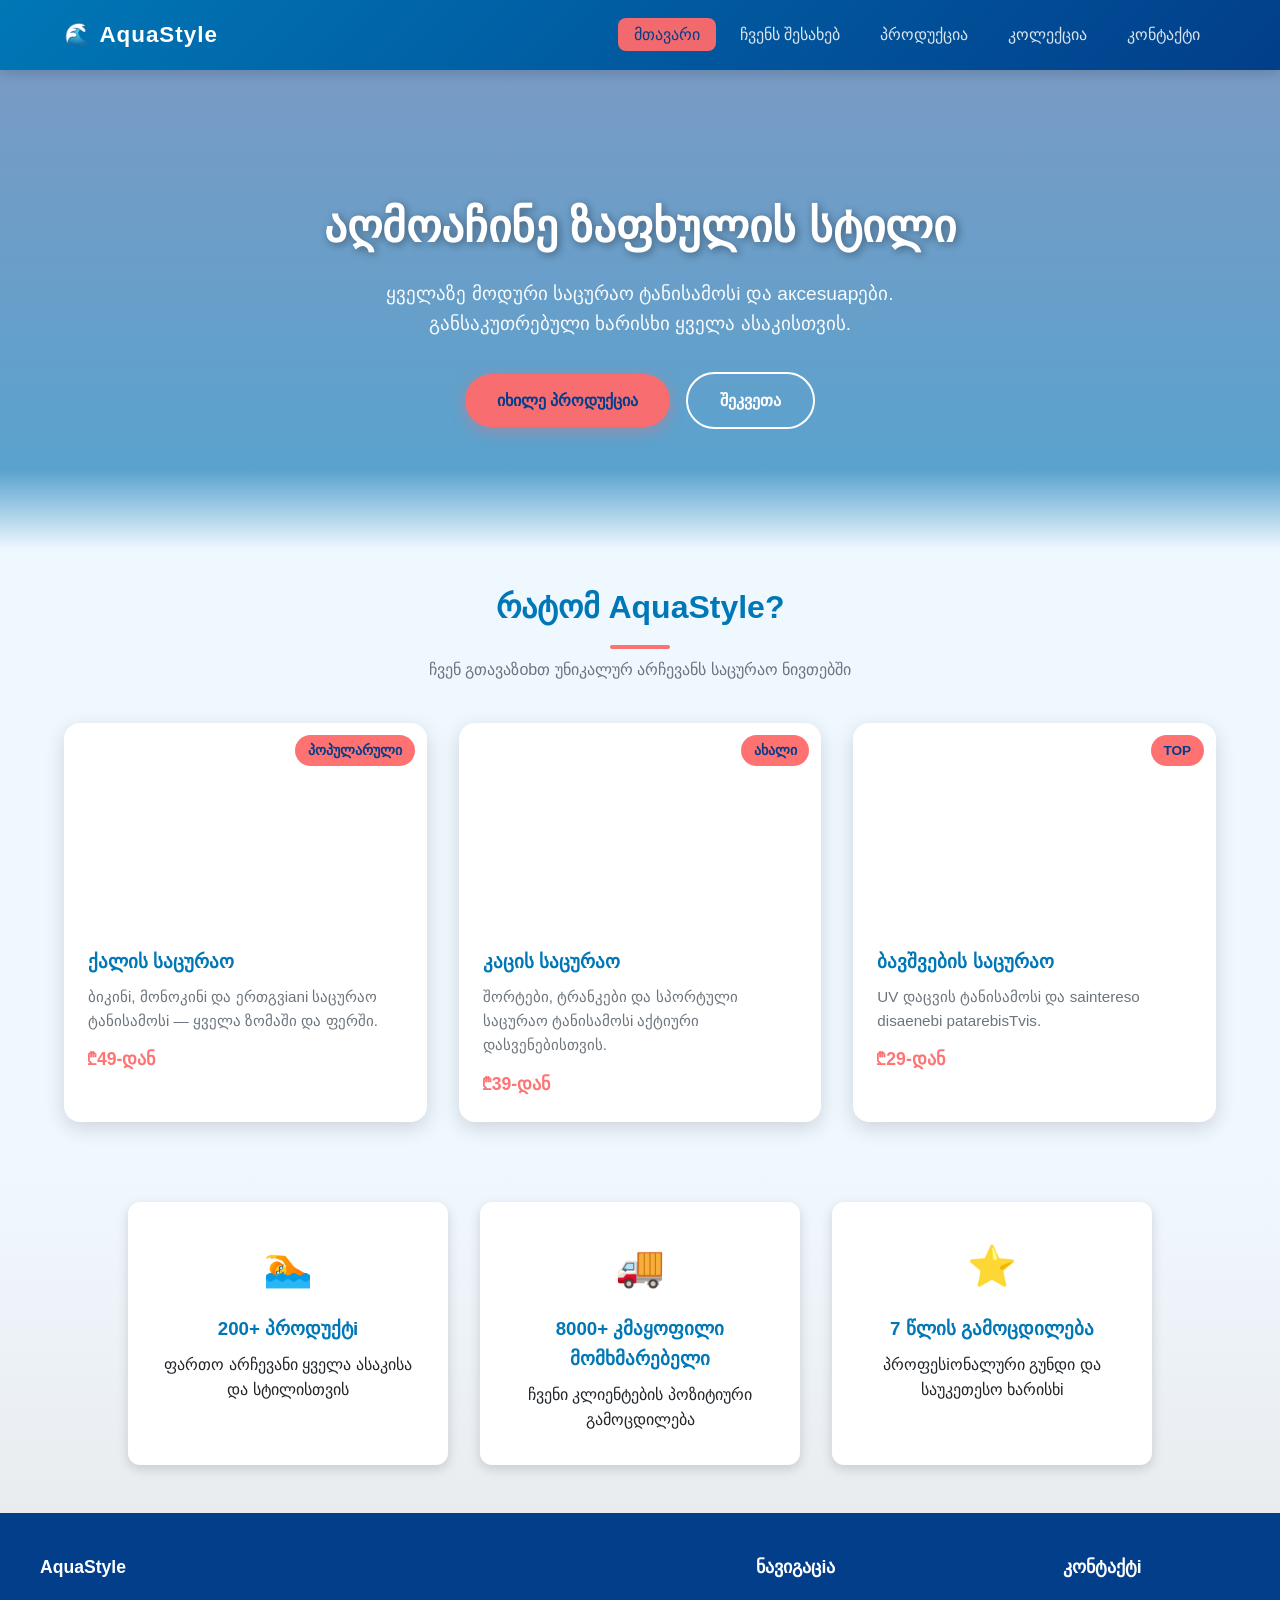
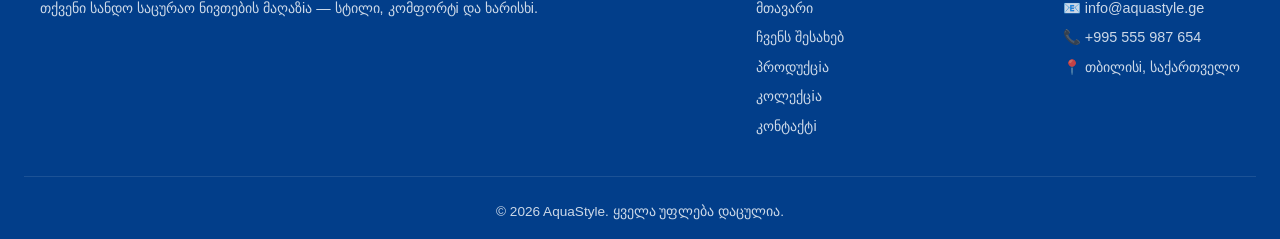
==== index.html @ 14d25102 "done web project" ====
<!DOCTYPE html>
<html lang="ka">
<head>
  <meta charset="UTF-8">
  <meta name="viewport" content="width=device-width, initial-scale=1.0">
  <meta name="description" content="AquaStyle — საცურაო ნივთების ოнлайн მაღაზiა">
  <title>AquaStyle — მთავარი</title>
  <link rel="stylesheet" href="css/style.css">
</head>
<body>

  <header class="site-header">
    <div class="header-inner">
      <a href="index.html" class="logo">AquaStyle</a>
      <button class="menu-toggle" aria-label="მენიუს გახსნა" aria-expanded="false">☰</button>
      <nav class="main-nav" aria-label="მთავარი ნავიგაცია">
        <ul>
          <li><a href="index.html" class="active">მთავარი</a></li>
          <li><a href="about.html">ჩვენს შესახებ</a></li>
          <li><a href="products.html">პროდუქცია</a></li>
          <li><a href="gallery.html">კოლექცია</a></li>
          <li><a href="contact.html">კონტაქტი</a></li>
        </ul>
      </nav>
    </div>
  </header>

  <main>
    <section class="hero">
      <div class="hero-content">
        <h1>აღმოაჩინე ზაფხულის სტილი</h1>
        <p>ყველაზე მოდური საცურაო ტანისამოსi და аксesuарები. განსაკუთრებული ხარისხი ყველა ასაკისთვის.</p>
        <a href="products.html" class="btn pulse-animation">იხილე პროდუქცია</a>
        <a href="contact.html" class="btn btn-secondary">შეკვეთა</a>
      </div>
    </section>

    <section class="container">
      <div class="section-title">
        <h2>რატომ AquaStyle?</h2>
        <p>ჩვენ გთავაზobთ უნიკალურ არჩევანს საცურაო ნივთებში</p>
      </div>

      <div class="card-grid">
        <article class="card">
          <div class="card-image img-womens">
            <span class="badge">პოპულარული</span>
          </div>
          <div class="card-body">
            <h3>ქალის საცურაო</h3>
            <p>ბიკინi, მონოკინi და ერთგვiani საცურაო ტანისამოსi — ყველა ზომაში და ფერში.</p>
            <p class="price">₾49-დან</p>
          </div>
        </article>

        <article class="card">
          <div class="card-image img-mens">
            <span class="badge">ახალი</span>
          </div>
          <div class="card-body">
            <h3>კაცის საცურაო</h3>
            <p>შორტები, ტრანკები და სპორტული საცურაო ტანისამოსi აქტიური დასვენებისთვის.</p>
            <p class="price">₾39-დან</p>
          </div>
        </article>

        <article class="card">
          <div class="card-image img-kids">
            <span class="badge">TOP</span>
          </div>
          <div class="card-body">
            <h3>ბავშვების საცურაო</h3>
            <p>UV დაცვის ტანისამოსi და saintereso disaenebi patarebisTvis.</p>
            <p class="price">₾29-დან</p>
          </div>
        </article>
      </div>
    </section>

    <section class="features">
      <div class="feature-item">
        <div class="feature-icon">🏊</div>
        <h3>200+ პროდუქტi</h3>
        <p>ფართო არჩევანი ყველა ასაკისა და სტილისთვის</p>
      </div>
      <div class="feature-item">
        <div class="feature-icon">🚚</div>
        <h3>8000+ კმაყოფილი მომხმარებელი</h3>
        <p>ჩვენი კლიენტების პოზიტიური გამოცდილება</p>
      </div>
      <div class="feature-item">
        <div class="feature-icon">⭐</div>
        <h3>7 წლის გამოცდილება</h3>
        <p>პროფესiონალური გუნდი და საუკეთესო ხარისხi</p>
      </div>
    </section>
  </main>

  <footer class="site-footer">
    <div class="footer-inner">
      <div class="footer-section">
        <h3>AquaStyle</h3>
        <p>თქვენი სანდო საცურაო ნივთების მაღაზiა — სტილი, კომფორტi და ხარისხi.</p>
      </div>
      <div class="footer-section">
        <h3>ნავიგაცiა</h3>
        <ul>
          <li><a href="index.html">მთავარი</a></li>
          <li><a href="about.html">ჩვენს შესახებ</a></li>
          <li><a href="products.html">პროდუქცiა</a></li>
          <li><a href="gallery.html">კოლექცiა</a></li>
          <li><a href="contact.html">კონტაქტi</a></li>
        </ul>
      </div>
      <div class="footer-section">
        <h3>კონტაქტi</h3>
        <p>📧 info@aquastyle.ge</p>
        <p>📞 +995 555 987 654</p>
        <p>📍 თბილისi, საქართველო</p>
      </div>
    </div>
    <div class="footer-bottom">
      <p>&copy; 2026 AquaStyle. ყველა უფლება დაცულია.</p>
    </div>
  </footer>

  <button class="back-to-top" aria-label="ზევით ასვლა">↑</button>
  <script src="js/main.js"></script>
</body>
</html>
---- css/style.css ----
/* ============================================
   AquaStyle — საცურაო ნივთების მაღაზია
   Color formats: HEX, RGB, RGBA
   ============================================ */

/* --- CSS Variables & Reset --- */
*,
*::before,
*::after {
  box-sizing: border-box;
  margin: 0;
  padding: 0;
}

:root {
  --primary: #0077b6;             /* HEX */
  --secondary: rgb(0, 180, 216);  /* RGB */
  --accent: rgba(255, 107, 107, 0.95); /* RGBA */
  --dark: #023e8a;
  --light: rgb(240, 248, 255);
  --text: rgb(33, 37, 41);
  --white: #ffffff;
  --shadow: rgba(0, 0, 0, 0.15);
  --transition: 0.3s ease;
}

html {
  scroll-behavior: smooth;
}

body {
  font-family: "Segoe UI", Tahoma, Geneva, Verdana, sans-serif;
  line-height: 1.6;
  color: var(--text);
  background-color: var(--light);
  min-height: 100vh;
  display: flex;
  flex-direction: column;
}

::selection {
  background-color: var(--primary);
  color: var(--white);
}

img {
  max-width: 100%;
  height: auto;
  display: block;
}

a {
  text-decoration: none;
  color: inherit;
  transition: color var(--transition);
}

ul {
  list-style: none;
}

/* --- Fixed Header (position: fixed) --- */
.site-header {
  position: fixed;
  top: 0;
  left: 0;
  width: 100%;
  z-index: 1000;
  background: linear-gradient(135deg, var(--primary) 0%, rgb(2, 62, 138) 100%);
  box-shadow: 0 4px 12px var(--shadow);
}

.header-inner {
  max-width: 1200px;
  margin: 0 auto;
  padding: 0 1.5rem;
  display: flex;
  justify-content: space-between;
  align-items: center;
  height: 70px;
}

.logo {
  font-size: 1.4rem;
  font-weight: 700;
  color: var(--white);
  letter-spacing: 1px;
}

.logo::before {
  content: "🌊 ";
}

/* --- Navigation (Flex) --- */
.main-nav ul {
  display: flex;
  gap: 0.5rem;
}

.main-nav a {
  color: rgba(255, 255, 255, 0.85);
  padding: 0.5rem 1rem;
  border-radius: 8px;
  font-weight: 500;
  transition: background-color var(--transition), color var(--transition), transform var(--transition);
}

.main-nav a:hover,
.main-nav a.active {
  background-color: rgba(255, 255, 255, 0.15);
  color: var(--white);
}

.main-nav a:hover {
  transform: translateY(-2px);
}

.main-nav a.active {
  background-color: var(--accent);
  color: var(--dark);
}

/* --- Mobile Menu Toggle --- */
.menu-toggle {
  display: none;
  background: none;
  border: 2px solid var(--white);
  color: var(--white);
  font-size: 1.5rem;
  padding: 0.25rem 0.6rem;
  border-radius: 6px;
  cursor: pointer;
  transition: background-color var(--transition);
}

.menu-toggle:hover {
  background-color: rgba(255, 255, 255, 0.15);
}

/* --- Main Content --- */
main {
  flex: 1;
  margin-top: 70px;
}

.container {
  max-width: 1200px;
  margin: 0 auto;
  padding: 2rem 1.5rem;
}

/* --- Hero Section --- */
.hero {
  position: relative;
  min-height: 480px;
  display: flex;
  align-items: center;
  justify-content: center;
  text-align: center;
  background:
    linear-gradient(rgba(2, 62, 138, 0.5), rgba(0, 119, 182, 0.65)),
    url("https://images.unsplash.com/photo-1519046909850-f79e152e8d32?w=1400&q=80") center/cover no-repeat;
  color: var(--white);
  overflow: hidden;
}

.hero::after {
  content: "";
  position: absolute;
  bottom: 0;
  left: 0;
  width: 100%;
  height: 80px;
  background: linear-gradient(transparent, var(--light));
}

.hero-content {
  position: relative;
  z-index: 1;
  max-width: 700px;
  padding: 2rem;
  animation: fadeInUp 1s ease forwards;
}

.hero h1 {
  font-size: 2.8rem;
  margin-bottom: 1rem;
  text-shadow: 2px 2px 8px rgba(0, 0, 0, 0.4);
}

.hero p {
  font-size: 1.2rem;
  margin-bottom: 2rem;
  opacity: 0.95;
}

.btn {
  display: inline-block;
  padding: 0.85rem 2rem;
  background: var(--accent);
  color: var(--dark);
  font-weight: 600;
  border-radius: 50px;
  border: none;
  cursor: pointer;
  box-shadow: 0 4px 15px rgba(255, 107, 107, 0.4);
  transition: transform var(--transition), box-shadow var(--transition), background-color var(--transition);
}

.btn:hover {
  transform: scale(1.05);
  box-shadow: 0 6px 20px rgba(255, 107, 107, 0.55);
}

.btn-secondary {
  background: transparent;
  color: var(--white);
  border: 2px solid var(--white);
  box-shadow: none;
  margin-left: 0.75rem;
}

.btn-secondary:hover {
  background: rgba(255, 255, 255, 0.15);
  box-shadow: none;
}

/* --- Section Titles --- */
.section-title {
  text-align: center;
  margin-bottom: 2.5rem;
}

.section-title h2 {
  font-size: 2rem;
  color: var(--primary);
  margin-bottom: 0.5rem;
}

.section-title h2::after {
  content: "";
  display: block;
  width: 60px;
  height: 4px;
  background: var(--accent);
  margin: 0.75rem auto 0;
  border-radius: 2px;
}

.section-title p {
  color: rgb(108, 117, 125);
  max-width: 600px;
  margin: 0 auto;
}

/* --- Card Grid (CSS Grid) --- */
.card-grid {
  display: grid;
  grid-template-columns: repeat(auto-fit, minmax(280px, 1fr));
  gap: 2rem;
}

.card {
  background: var(--white);
  border-radius: 16px;
  overflow: hidden;
  box-shadow: 0 6px 20px var(--shadow);
  transition: transform var(--transition), box-shadow var(--transition);
}

.card:hover {
  transform: translateY(-8px);
  box-shadow: 0 12px 30px rgba(0, 0, 0, 0.2);
}

.card-image {
  height: 200px;
  background-size: cover;
  background-position: center;
  position: relative;
}

.card-image .badge {
  position: absolute;
  top: 12px;
  right: 12px;
  background: var(--accent);
  color: var(--dark);
  padding: 0.3rem 0.8rem;
  border-radius: 20px;
  font-size: 0.85rem;
  font-weight: 600;
}

.card-body {
  padding: 1.5rem;
}

.card-body h3 {
  color: var(--primary);
  margin-bottom: 0.5rem;
}

.card-body p {
  color: rgb(108, 117, 125);
  font-size: 0.95rem;
}

.card-body .price {
  margin-top: 0.75rem;
  font-size: 1.1rem;
  font-weight: 700;
  color: var(--accent);
}

/* --- Features (Flex) --- */
.features {
  display: flex;
  flex-wrap: wrap;
  gap: 2rem;
  justify-content: center;
  padding: 3rem 0;
  background: linear-gradient(180deg, var(--light) 0%, rgb(233, 236, 239) 100%);
}

.feature-item {
  flex: 1 1 250px;
  max-width: 320px;
  text-align: center;
  padding: 2rem 1.5rem;
  background: var(--white);
  border-radius: 12px;
  box-shadow: 0 4px 12px var(--shadow);
  transition: transform var(--transition);
}

.feature-item:hover {
  transform: rotate(-1deg) scale(1.02);
}

.feature-icon {
  font-size: 2.5rem;
  margin-bottom: 1rem;
}

.feature-item h3 {
  color: var(--primary);
  margin-bottom: 0.5rem;
}

/* --- About Page --- */
.about-content {
  display: grid;
  grid-template-columns: 1fr 1fr;
  gap: 3rem;
  align-items: center;
}

.about-image {
  border-radius: 16px;
  overflow: hidden;
  box-shadow: 0 8px 25px var(--shadow);
  position: relative;
}

.about-image img {
  width: 100%;
  height: 400px;
  object-fit: cover;
}

.about-image::before {
  content: "";
  position: absolute;
  top: -10px;
  left: -10px;
  width: 100%;
  height: 100%;
  border: 3px solid var(--accent);
  border-radius: 16px;
  z-index: -1;
}

.about-text h2 {
  color: var(--primary);
  margin-bottom: 1rem;
}

.about-text p {
  margin-bottom: 1rem;
  color: rgb(73, 80, 87);
}

.stats {
  display: flex;
  gap: 2rem;
  margin-top: 2rem;
}

.stat-item {
  text-align: center;
}

.stat-item .number {
  font-size: 2rem;
  font-weight: 700;
  color: var(--secondary);
}

.stat-item .label {
  font-size: 0.85rem;
  color: rgb(108, 117, 125);
}

/* --- Team Grid --- */
.team-grid {
  display: grid;
  grid-template-columns: repeat(auto-fit, minmax(220px, 1fr));
  gap: 2rem;
  margin-top: 3rem;
}

.team-member {
  text-align: center;
  padding: 2rem 1rem;
  background: var(--white);
  border-radius: 12px;
  box-shadow: 0 4px 12px var(--shadow);
}

.team-member:nth-of-type(odd) {
  border-top: 4px solid var(--primary);
}

.team-member:nth-of-type(even) {
  border-top: 4px solid var(--accent);
}

.team-avatar {
  width: 100px;
  height: 100px;
  border-radius: 50%;
  margin: 0 auto 1rem;
  background: linear-gradient(135deg, var(--primary), var(--secondary));
  display: flex;
  align-items: center;
  justify-content: center;
  font-size: 2.5rem;
  color: var(--white);
}

/* --- Destinations Page --- */
.destination-list {
  display: flex;
  flex-direction: column;
  gap: 2rem;
}

.destination-item {
  display: flex;
  gap: 2rem;
  background: var(--white);
  border-radius: 16px;
  overflow: hidden;
  box-shadow: 0 4px 15px var(--shadow);
  transition: box-shadow var(--transition);
}

.destination-item:hover {
  box-shadow: 0 8px 25px rgba(0, 0, 0, 0.18);
}

.destination-item:nth-of-type(even) {
  flex-direction: row-reverse;
}

.destination-img {
  flex: 0 0 350px;
  min-height: 250px;
  background-size: cover;
  background-position: center;
}

.destination-info {
  flex: 1;
  padding: 2rem;
  display: flex;
  flex-direction: column;
  justify-content: center;
}

.destination-info h3 {
  color: var(--primary);
  font-size: 1.5rem;
  margin-bottom: 0.75rem;
}

.destination-info .tag {
  display: inline-block;
  background: rgba(0, 119, 182, 0.1);
  color: var(--primary);
  padding: 0.25rem 0.75rem;
  border-radius: 20px;
  font-size: 0.85rem;
  margin-bottom: 1rem;
}

/* --- Gallery Page --- */
.gallery-filters {
  display: flex;
  justify-content: center;
  flex-wrap: wrap;
  gap: 0.75rem;
  margin-bottom: 2rem;
}

.filter-btn {
  padding: 0.5rem 1.25rem;
  border: 2px solid var(--primary);
  background: transparent;
  color: var(--primary);
  border-radius: 25px;
  cursor: pointer;
  font-weight: 500;
  transition: background-color var(--transition), color var(--transition), transform var(--transition);
}

.filter-btn:hover,
.filter-btn.active {
  background: var(--primary);
  color: var(--white);
}

.filter-btn:hover {
  transform: scale(1.05);
}

.gallery-grid {
  display: grid;
  grid-template-columns: repeat(auto-fill, minmax(280px, 1fr));
  gap: 1.5rem;
}

.gallery-item {
  position: relative;
  border-radius: 12px;
  overflow: hidden;
  height: 250px;
  cursor: pointer;
  box-shadow: 0 4px 12px var(--shadow);
  transition: transform var(--transition), opacity var(--transition);
}

.gallery-item:hover {
  transform: scale(1.03);
}

.gallery-item.hidden {
  display: none;
}

.gallery-item img {
  width: 100%;
  height: 100%;
  object-fit: cover;
  transition: transform 0.5s ease;
}

.gallery-item:hover img {
  transform: scale(1.1);
}

.gallery-overlay {
  position: absolute;
  bottom: 0;
  left: 0;
  width: 100%;
  padding: 1.5rem 1rem 1rem;
  background: linear-gradient(transparent, rgba(0, 0, 0, 0.75));
  color: var(--white);
  transform: translateY(100%);
  transition: transform var(--transition);
}

.gallery-item:hover .gallery-overlay {
  transform: translateY(0);
}

/* --- Contact Form --- */
.contact-wrapper {
  display: grid;
  grid-template-columns: 1fr 1fr;
  gap: 3rem;
}

.contact-info {
  display: flex;
  flex-direction: column;
  gap: 1.5rem;
}

.info-card {
  display: flex;
  align-items: center;
  gap: 1rem;
  padding: 1.25rem;
  background: var(--white);
  border-radius: 12px;
  box-shadow: 0 4px 12px var(--shadow);
  transition: transform var(--transition);
}

.info-card:hover {
  transform: translateX(8px);
}

.info-icon {
  width: 50px;
  height: 50px;
  background: linear-gradient(135deg, var(--primary), var(--secondary));
  border-radius: 50%;
  display: flex;
  align-items: center;
  justify-content: center;
  font-size: 1.3rem;
  color: var(--white);
  flex-shrink: 0;
}

.contact-form {
  background: var(--white);
  padding: 2rem;
  border-radius: 16px;
  box-shadow: 0 6px 20px var(--shadow);
}

.contact-form fieldset {
  border: 2px solid rgb(222, 226, 230);
  border-radius: 12px;
  padding: 1.5rem;
  margin-bottom: 1.5rem;
}

.contact-form legend {
  font-weight: 600;
  color: var(--primary);
  padding: 0 0.5rem;
  font-size: 1.1rem;
}

.form-group {
  margin-bottom: 1.25rem;
}

.form-group label {
  display: block;
  margin-bottom: 0.4rem;
  font-weight: 500;
  color: var(--dark);
}

.form-group input,
.form-group textarea,
.form-group select {
  width: 100%;
  padding: 0.75rem 1rem;
  border: 2px solid rgb(222, 226, 230);
  border-radius: 8px;
  font-family: inherit;
  font-size: 1rem;
  transition: border-color var(--transition), box-shadow var(--transition);
}

.form-group input:focus,
.form-group textarea:focus,
.form-group select:focus {
  outline: none;
  border-color: var(--primary);
  box-shadow: 0 0 0 3px rgba(0, 119, 182, 0.2);
}

.form-group input.error,
.form-group textarea.error {
  border-color: rgb(220, 53, 69);
}

.error-message {
  color: rgb(220, 53, 69);
  font-size: 0.85rem;
  margin-top: 0.3rem;
  display: none;
}

.error-message.visible {
  display: block;
}

.form-success {
  display: none;
  padding: 1rem;
  background: rgba(0, 119, 182, 0.1);
  color: var(--primary);
  border-radius: 8px;
  text-align: center;
  margin-top: 1rem;
  font-weight: 500;
}

.form-success.visible {
  display: block;
  animation: fadeInUp 0.5s ease;
}

/* --- Page Banner --- */
.page-banner {
  background: linear-gradient(135deg, var(--primary), rgb(2, 62, 138));
  color: var(--white);
  text-align: center;
  padding: 3rem 1.5rem;
}

.page-banner h1 {
  font-size: 2.2rem;
  margin-bottom: 0.5rem;
}

.page-banner p {
  opacity: 0.9;
}

/* --- Footer --- */
.site-footer {
  background: var(--dark);
  color: rgba(255, 255, 255, 0.8);
  padding: 2.5rem 1.5rem 1rem;
  margin-top: auto;
}

.footer-inner {
  max-width: 1200px;
  margin: 0 auto;
  display: flex;
  flex-wrap: wrap;
  justify-content: space-between;
  gap: 2rem;
}

.footer-section h3 {
  color: var(--white);
  margin-bottom: 1rem;
  font-size: 1.1rem;
}

.footer-section p,
.footer-section li {
  font-size: 0.9rem;
  margin-bottom: 0.4rem;
}

.footer-section a:hover {
  color: var(--accent);
}

.footer-bottom {
  text-align: center;
  padding-top: 1.5rem;
  margin-top: 2rem;
  border-top: 1px solid rgba(255, 255, 255, 0.1);
  font-size: 0.85rem;
}

/* --- Back to Top (position: fixed) --- */
.back-to-top {
  position: fixed;
  bottom: 30px;
  right: 30px;
  width: 45px;
  height: 45px;
  background: var(--primary);
  color: var(--white);
  border: none;
  border-radius: 50%;
  font-size: 1.2rem;
  cursor: pointer;
  box-shadow: 0 4px 12px var(--shadow);
  opacity: 0;
  visibility: hidden;
  transition: opacity var(--transition), visibility var(--transition), transform var(--transition);
  z-index: 999;
}

.back-to-top.visible {
  opacity: 1;
  visibility: visible;
}

.back-to-top:hover {
  transform: translateY(-4px);
  background: var(--secondary);
}

/* --- Animations --- */
@keyframes fadeInUp {
  from {
    opacity: 0;
    transform: translateY(30px);
  }
  to {
    opacity: 1;
    transform: translateY(0);
  }
}

@keyframes pulse {
  0%, 100% {
    transform: scale(1);
  }
  50% {
    transform: scale(1.05);
  }
}

.pulse-animation {
  animation: pulse 2s ease infinite;
}

/* --- Background Image Classes --- */
.img-womens {
  background-image: url("https://images.unsplash.com/photo-1596895111057-46b745c92147?w=600&q=80");
}

.img-mens {
  background-image: url("https://images.unsplash.com/photo-1591195853828-11db59a194f6?w=600&q=80");
}

.img-kids {
  background-image: url("https://images.unsplash.com/photo-1503454537195-1dcabb73ffb9?w=600&q=80");
}

.img-bikini {
  background-image: url("https://images.unsplash.com/photo-1596895111057-46b745c92147?w=700&q=80");
}

.img-monokini {
  background-image: url("https://images.unsplash.com/photo-1571019613454-1cb2f99b2d8b?w=700&q=80");
}

.img-trunks {
  background-image: url("https://images.unsplash.com/photo-1591195853828-11db59a194f6?w=700&q=80");
}

.img-kids-swim {
  background-image: url("https://images.unsplash.com/photo-1472162072942-cd5147eb3902?w=700&q=80");
}

/* --- Responsive --- */
@media (max-width: 768px) {
  .menu-toggle {
    display: block;
  }

  .main-nav {
    position: absolute;
    top: 70px;
    left: 0;
    width: 100%;
    background: linear-gradient(180deg, rgb(2, 62, 138), var(--primary));
    max-height: 0;
    overflow: hidden;
    transition: max-height var(--transition);
  }

  .main-nav.open {
    max-height: 350px;
    box-shadow: 0 8px 16px var(--shadow);
  }

  .main-nav ul {
    flex-direction: column;
    padding: 1rem;
  }

  .main-nav a {
    display: block;
    padding: 0.75rem 1rem;
  }

  .hero h1 {
    font-size: 2rem;
  }

  .hero p {
    font-size: 1rem;
  }

  .btn-secondary {
    margin-left: 0;
    margin-top: 0.75rem;
  }

  .about-content {
    grid-template-columns: 1fr;
  }

  .destination-item,
  .destination-item:nth-of-type(even) {
    flex-direction: column;
  }

  .destination-img {
    flex: none;
    min-height: 200px;
  }

  .contact-wrapper {
    grid-template-columns: 1fr;
  }

  .stats {
    flex-wrap: wrap;
    justify-content: center;
  }

  .footer-inner {
    flex-direction: column;
    text-align: center;
  }
}

@media (max-width: 480px) {
  .hero {
    min-height: 360px;
  }

  .section-title h2 {
    font-size: 1.6rem;
  }

  .card-grid {
    grid-template-columns: 1fr;
  }
}
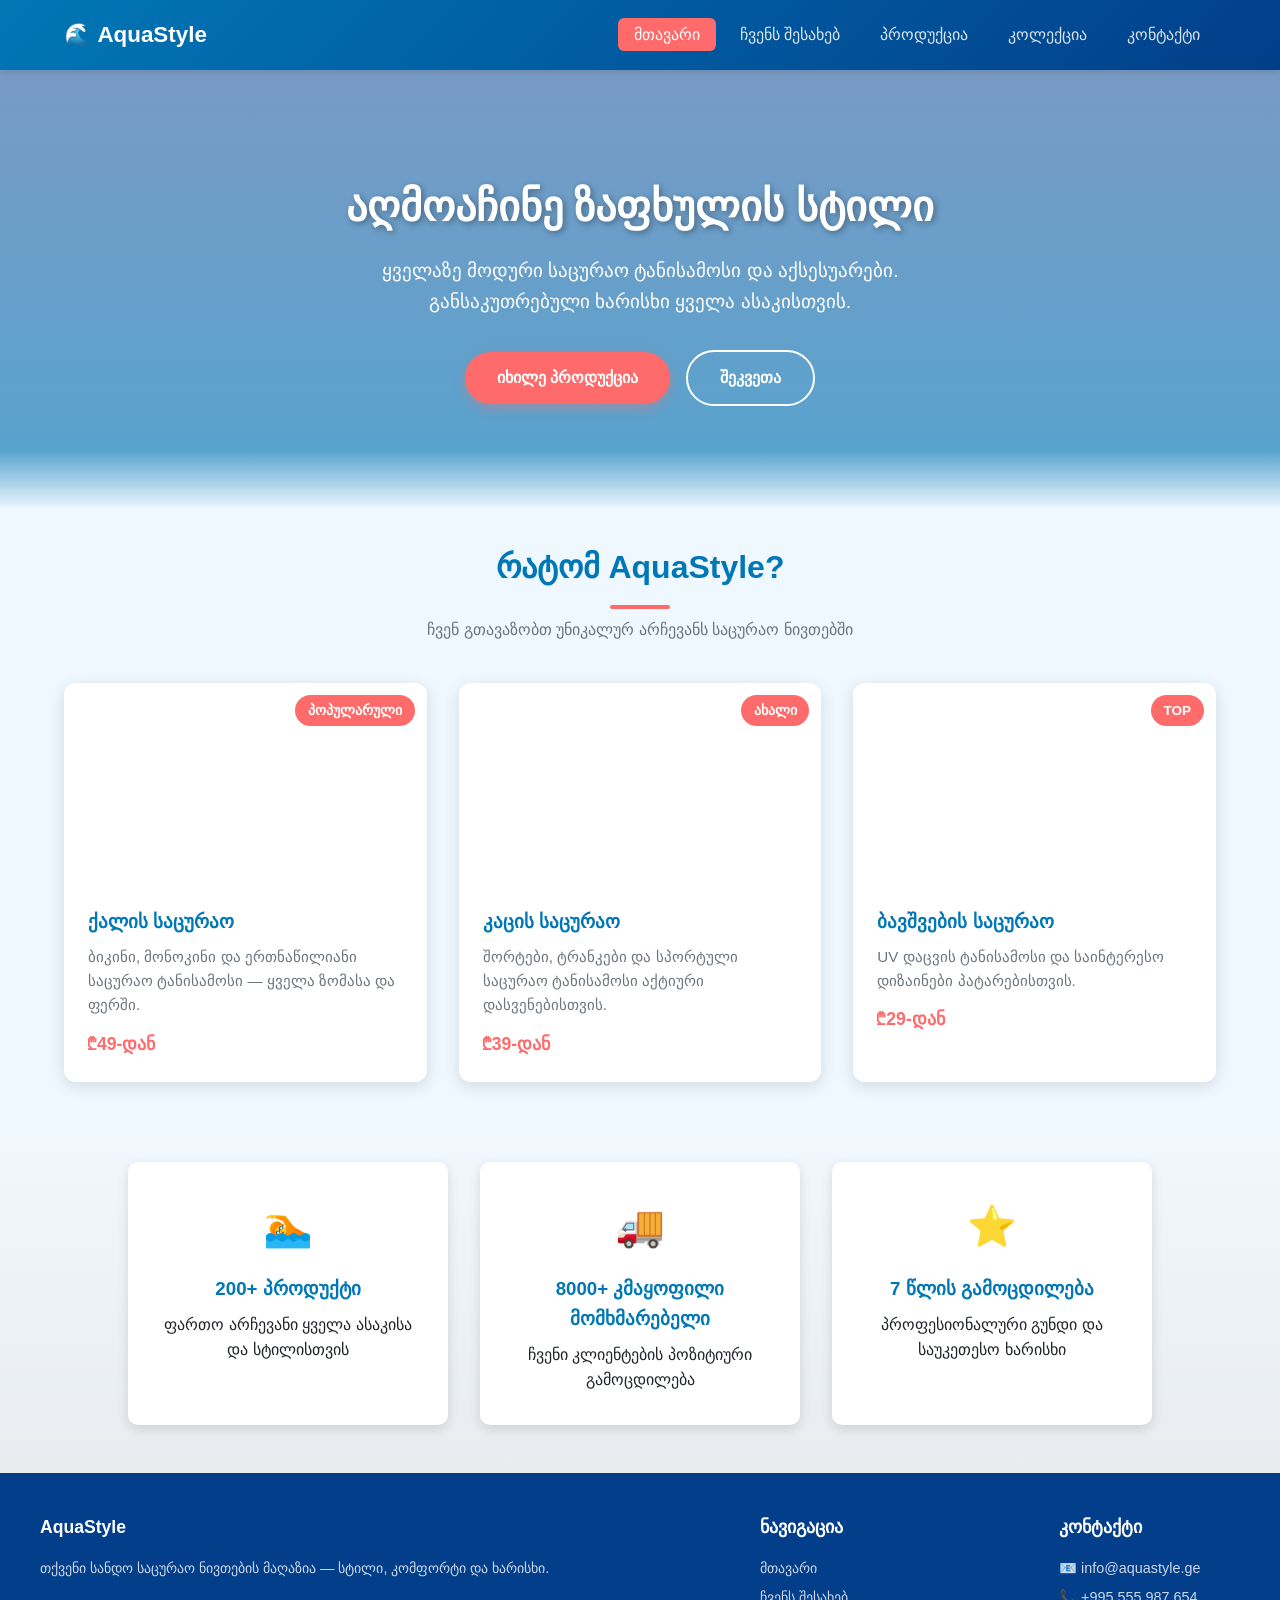
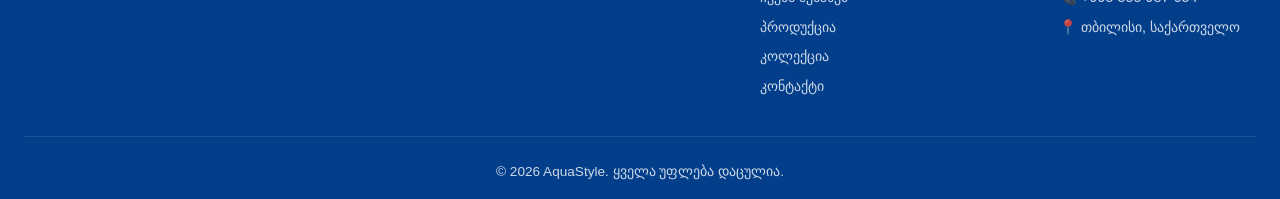
==== commit 5d0a4884: "changes" ====
--- a/index.html
+++ b/index.html
@@ -3,7 +3,7 @@
 <head>
   <meta charset="UTF-8">
   <meta name="viewport" content="width=device-width, initial-scale=1.0">
-  <meta name="description" content="AquaStyle — საცურაო ნივთების ოнлайн მაღაზiა">
+  <meta name="description" content="AquaStyle — საცურაო ნივთების ონლაინ მაღაზია">
   <title>AquaStyle — მთავარი</title>
   <link rel="stylesheet" href="css/style.css">
 </head>
@@ -29,7 +29,7 @@
     <section class="hero">
       <div class="hero-content">
         <h1>აღმოაჩინე ზაფხულის სტილი</h1>
-        <p>ყველაზე მოდური საცურაო ტანისამოსi და аксesuарები. განსაკუთრებული ხარისხი ყველა ასაკისთვის.</p>
+        <p>ყველაზე მოდური საცურაო ტანისამოსი და აქსესუარები. განსაკუთრებული ხარისხი ყველა ასაკისთვის.</p>
         <a href="products.html" class="btn pulse-animation">იხილე პროდუქცია</a>
         <a href="contact.html" class="btn btn-secondary">შეკვეთა</a>
       </div>
@@ -38,7 +38,7 @@
     <section class="container">
       <div class="section-title">
         <h2>რატომ AquaStyle?</h2>
-        <p>ჩვენ გთავაზobთ უნიკალურ არჩევანს საცურაო ნივთებში</p>
+        <p>ჩვენ გთავაზობთ უნიკალურ არჩევანს საცურაო ნივთებში</p>
       </div>
 
       <div class="card-grid">
@@ -48,7 +48,7 @@
           </div>
           <div class="card-body">
             <h3>ქალის საცურაო</h3>
-            <p>ბიკინi, მონოკინi და ერთგვiani საცურაო ტანისამოსi — ყველა ზომაში და ფერში.</p>
+            <p>ბიკინი, მონოკინი და ერთნაწილიანი საცურაო ტანისამოსი — ყველა ზომასა და ფერში.</p>
             <p class="price">₾49-დან</p>
           </div>
         </article>
@@ -59,7 +59,7 @@
           </div>
           <div class="card-body">
             <h3>კაცის საცურაო</h3>
-            <p>შორტები, ტრანკები და სპორტული საცურაო ტანისამოსi აქტიური დასვენებისთვის.</p>
+            <p>შორტები, ტრანკები და სპორტული საცურაო ტანისამოსი აქტიური დასვენებისთვის.</p>
             <p class="price">₾39-დან</p>
           </div>
         </article>
@@ -70,7 +70,7 @@
           </div>
           <div class="card-body">
             <h3>ბავშვების საცურაო</h3>
-            <p>UV დაცვის ტანისამოსi და saintereso disaenebi patarebisTvis.</p>
+            <p>UV დაცვის ტანისამოსი და საინტერესო დიზაინები პატარებისთვის.</p>
             <p class="price">₾29-დან</p>
           </div>
         </article>
@@ -80,7 +80,7 @@
     <section class="features">
       <div class="feature-item">
         <div class="feature-icon">🏊</div>
-        <h3>200+ პროდუქტi</h3>
+        <h3>200+ პროდუქტი</h3>
         <p>ფართო არჩევანი ყველა ასაკისა და სტილისთვის</p>
       </div>
       <div class="feature-item">
@@ -91,7 +91,7 @@
       <div class="feature-item">
         <div class="feature-icon">⭐</div>
         <h3>7 წლის გამოცდილება</h3>
-        <p>პროფესiონალური გუნდი და საუკეთესო ხარისხi</p>
+        <p>პროფესიონალური გუნდი და საუკეთესო ხარისხი</p>
       </div>
     </section>
   </main>
@@ -100,23 +100,23 @@
     <div class="footer-inner">
       <div class="footer-section">
         <h3>AquaStyle</h3>
-        <p>თქვენი სანდო საცურაო ნივთების მაღაზiა — სტილი, კომფორტi და ხარისხi.</p>
+        <p>თქვენი სანდო საცურაო ნივთების მაღაზია — სტილი, კომფორტი და ხარისხი.</p>
       </div>
       <div class="footer-section">
-        <h3>ნავიგაცiა</h3>
+        <h3>ნავიგაცია</h3>
         <ul>
           <li><a href="index.html">მთავარი</a></li>
           <li><a href="about.html">ჩვენს შესახებ</a></li>
-          <li><a href="products.html">პროდუქცiა</a></li>
-          <li><a href="gallery.html">კოლექცiა</a></li>
-          <li><a href="contact.html">კონტაქტi</a></li>
+          <li><a href="products.html">პროდუქცია</a></li>
+          <li><a href="gallery.html">კოლექცია</a></li>
+          <li><a href="contact.html">კონტაქტი</a></li>
         </ul>
       </div>
       <div class="footer-section">
-        <h3>კონტაქტi</h3>
+        <h3>კონტაქტი</h3>
         <p>📧 info@aquastyle.ge</p>
         <p>📞 +995 555 987 654</p>
-        <p>📍 თბილისi, საქართველო</p>
+        <p>📍 თბილისი, საქართველო</p>
       </div>
     </div>
     <div class="footer-bottom">
--- a/css/style.css
+++ b/css/style.css
@@ -1,9 +1,21 @@
-/* ============================================
-   AquaStyle — საცურაო ნივთების მაღაზია
-   Color formats: HEX, RGB, RGBA
-   ============================================ */
-
-/* --- CSS Variables & Reset --- */
+
+/* color formats used: HEX, RGB, RGBA */
+:root {
+  --primary: #0077b6;            /* HEX */
+  --secondary: rgb(0, 180, 216); /* RGB */
+  --accent: #ff6b6b;
+  --accent-dark: #e85555;
+  --dark: #023e8a;
+  --light: rgb(240, 248, 255);
+  --text: #212529;
+  --muted: rgb(108, 117, 125);
+  --white: #ffffff;
+  --border: #dee2e6;
+  --shadow: rgba(0, 0, 0, 0.12); /* RGBA */
+  --transition: 0.25s ease;
+}
+
+/* reset */
 *,
 *::before,
 *::after {
@@ -12,18 +24,6 @@
   padding: 0;
 }
 
-:root {
-  --primary: #0077b6;             /* HEX */
-  --secondary: rgb(0, 180, 216);  /* RGB */
-  --accent: rgba(255, 107, 107, 0.95); /* RGBA */
-  --dark: #023e8a;
-  --light: rgb(240, 248, 255);
-  --text: rgb(33, 37, 41);
-  --white: #ffffff;
-  --shadow: rgba(0, 0, 0, 0.15);
-  --transition: 0.3s ease;
-}
-
 html {
   scroll-behavior: smooth;
 }
@@ -38,6 +38,7 @@
   flex-direction: column;
 }
 
+/* highlight color */
 ::selection {
   background-color: var(--primary);
   color: var(--white);
@@ -59,15 +60,15 @@
   list-style: none;
 }
 
-/* --- Fixed Header (position: fixed) --- */
+/* header */
 .site-header {
   position: fixed;
   top: 0;
   left: 0;
   width: 100%;
   z-index: 1000;
-  background: linear-gradient(135deg, var(--primary) 0%, rgb(2, 62, 138) 100%);
-  box-shadow: 0 4px 12px var(--shadow);
+  background: linear-gradient(135deg, var(--primary), var(--dark));
+  box-shadow: 0 2px 8px var(--shadow);
 }
 
 .header-inner {
@@ -84,14 +85,13 @@
   font-size: 1.4rem;
   font-weight: 700;
   color: var(--white);
-  letter-spacing: 1px;
 }
 
 .logo::before {
   content: "🌊 ";
 }
 
-/* --- Navigation (Flex) --- */
+/* nav */
 .main-nav ul {
   display: flex;
   gap: 0.5rem;
@@ -100,27 +100,23 @@
 .main-nav a {
   color: rgba(255, 255, 255, 0.85);
   padding: 0.5rem 1rem;
-  border-radius: 8px;
+  border-radius: 6px;
   font-weight: 500;
-  transition: background-color var(--transition), color var(--transition), transform var(--transition);
-}
-
-.main-nav a:hover,
-.main-nav a.active {
+  transition: background-color var(--transition), transform var(--transition);
+}
+
+.main-nav a:hover {
   background-color: rgba(255, 255, 255, 0.15);
   color: var(--white);
-}
-
-.main-nav a:hover {
   transform: translateY(-2px);
 }
 
 .main-nav a.active {
   background-color: var(--accent);
-  color: var(--dark);
-}
-
-/* --- Mobile Menu Toggle --- */
+  color: var(--white);
+}
+
+/* burger */
 .menu-toggle {
   display: none;
   background: none;
@@ -137,7 +133,6 @@
   background-color: rgba(255, 255, 255, 0.15);
 }
 
-/* --- Main Content --- */
 main {
   flex: 1;
   margin-top: 70px;
@@ -149,10 +144,10 @@
   padding: 2rem 1.5rem;
 }
 
-/* --- Hero Section --- */
+/* hero */
 .hero {
   position: relative;
-  min-height: 480px;
+  min-height: 440px;
   display: flex;
   align-items: center;
   justify-content: center;
@@ -170,7 +165,7 @@
   bottom: 0;
   left: 0;
   width: 100%;
-  height: 80px;
+  height: 60px;
   background: linear-gradient(transparent, var(--light));
 }
 
@@ -179,37 +174,36 @@
   z-index: 1;
   max-width: 700px;
   padding: 2rem;
-  animation: fadeInUp 1s ease forwards;
+  animation: fadeInUp 0.8s ease;
 }
 
 .hero h1 {
-  font-size: 2.8rem;
+  font-size: 2.6rem;
   margin-bottom: 1rem;
-  text-shadow: 2px 2px 8px rgba(0, 0, 0, 0.4);
+  text-shadow: 2px 2px 6px rgba(0, 0, 0, 0.35);
 }
 
 .hero p {
   font-size: 1.2rem;
   margin-bottom: 2rem;
-  opacity: 0.95;
 }
 
 .btn {
   display: inline-block;
   padding: 0.85rem 2rem;
   background: var(--accent);
-  color: var(--dark);
+  color: var(--white);
   font-weight: 600;
   border-radius: 50px;
   border: none;
   cursor: pointer;
-  box-shadow: 0 4px 15px rgba(255, 107, 107, 0.4);
-  transition: transform var(--transition), box-shadow var(--transition), background-color var(--transition);
+  box-shadow: 0 4px 12px rgba(255, 107, 107, 0.4);
+  transition: transform var(--transition), background-color var(--transition);
 }
 
 .btn:hover {
+  background: var(--accent-dark);
   transform: scale(1.05);
-  box-shadow: 0 6px 20px rgba(255, 107, 107, 0.55);
 }
 
 .btn-secondary {
@@ -222,10 +216,9 @@
 
 .btn-secondary:hover {
   background: rgba(255, 255, 255, 0.15);
-  box-shadow: none;
-}
-
-/* --- Section Titles --- */
+}
+
+/* section titles */
 .section-title {
   text-align: center;
   margin-bottom: 2.5rem;
@@ -248,12 +241,12 @@
 }
 
 .section-title p {
-  color: rgb(108, 117, 125);
+  color: var(--muted);
   max-width: 600px;
   margin: 0 auto;
 }
 
-/* --- Card Grid (CSS Grid) --- */
+/* cards */
 .card-grid {
   display: grid;
   grid-template-columns: repeat(auto-fit, minmax(280px, 1fr));
@@ -262,15 +255,15 @@
 
 .card {
   background: var(--white);
-  border-radius: 16px;
+  border-radius: 12px;
   overflow: hidden;
-  box-shadow: 0 6px 20px var(--shadow);
+  box-shadow: 0 4px 16px var(--shadow);
   transition: transform var(--transition), box-shadow var(--transition);
 }
 
 .card:hover {
-  transform: translateY(-8px);
-  box-shadow: 0 12px 30px rgba(0, 0, 0, 0.2);
+  transform: translateY(-6px);
+  box-shadow: 0 10px 24px rgba(0, 0, 0, 0.18);
 }
 
 .card-image {
@@ -285,7 +278,7 @@
   top: 12px;
   right: 12px;
   background: var(--accent);
-  color: var(--dark);
+  color: var(--white);
   padding: 0.3rem 0.8rem;
   border-radius: 20px;
   font-size: 0.85rem;
@@ -302,7 +295,7 @@
 }
 
 .card-body p {
-  color: rgb(108, 117, 125);
+  color: var(--muted);
   font-size: 0.95rem;
 }
 
@@ -313,14 +306,14 @@
   color: var(--accent);
 }
 
-/* --- Features (Flex) --- */
+/* features */
 .features {
   display: flex;
   flex-wrap: wrap;
   gap: 2rem;
   justify-content: center;
   padding: 3rem 0;
-  background: linear-gradient(180deg, var(--light) 0%, rgb(233, 236, 239) 100%);
+  background: linear-gradient(180deg, var(--light), rgb(233, 236, 239));
 }
 
 .feature-item {
@@ -329,13 +322,13 @@
   text-align: center;
   padding: 2rem 1.5rem;
   background: var(--white);
-  border-radius: 12px;
+  border-radius: 10px;
   box-shadow: 0 4px 12px var(--shadow);
   transition: transform var(--transition);
 }
 
 .feature-item:hover {
-  transform: rotate(-1deg) scale(1.02);
+  transform: translateY(-4px);
 }
 
 .feature-icon {
@@ -348,7 +341,7 @@
   margin-bottom: 0.5rem;
 }
 
-/* --- About Page --- */
+/* about page */
 .about-content {
   display: grid;
   grid-template-columns: 1fr 1fr;
@@ -357,10 +350,10 @@
 }
 
 .about-image {
-  border-radius: 16px;
+  position: relative;
+  border-radius: 12px;
   overflow: hidden;
-  box-shadow: 0 8px 25px var(--shadow);
-  position: relative;
+  box-shadow: 0 6px 20px var(--shadow);
 }
 
 .about-image img {
@@ -369,18 +362,6 @@
   object-fit: cover;
 }
 
-.about-image::before {
-  content: "";
-  position: absolute;
-  top: -10px;
-  left: -10px;
-  width: 100%;
-  height: 100%;
-  border: 3px solid var(--accent);
-  border-radius: 16px;
-  z-index: -1;
-}
-
 .about-text h2 {
   color: var(--primary);
   margin-bottom: 1rem;
@@ -388,7 +369,7 @@
 
 .about-text p {
   margin-bottom: 1rem;
-  color: rgb(73, 80, 87);
+  color: var(--text);
 }
 
 .stats {
@@ -409,65 +390,28 @@
 
 .stat-item .label {
   font-size: 0.85rem;
-  color: rgb(108, 117, 125);
-}
-
-/* --- Team Grid --- */
-.team-grid {
-  display: grid;
-  grid-template-columns: repeat(auto-fit, minmax(220px, 1fr));
+  color: var(--muted);
+}
+
+/* destinations / products */
+.destination-list {
+  display: flex;
+  flex-direction: column;
   gap: 2rem;
-  margin-top: 3rem;
-}
-
-.team-member {
-  text-align: center;
-  padding: 2rem 1rem;
+}
+
+.destination-item {
+  display: flex;
+  gap: 2rem;
   background: var(--white);
   border-radius: 12px;
-  box-shadow: 0 4px 12px var(--shadow);
-}
-
-.team-member:nth-of-type(odd) {
-  border-top: 4px solid var(--primary);
-}
-
-.team-member:nth-of-type(even) {
-  border-top: 4px solid var(--accent);
-}
-
-.team-avatar {
-  width: 100px;
-  height: 100px;
-  border-radius: 50%;
-  margin: 0 auto 1rem;
-  background: linear-gradient(135deg, var(--primary), var(--secondary));
-  display: flex;
-  align-items: center;
-  justify-content: center;
-  font-size: 2.5rem;
-  color: var(--white);
-}
-
-/* --- Destinations Page --- */
-.destination-list {
-  display: flex;
-  flex-direction: column;
-  gap: 2rem;
-}
-
-.destination-item {
-  display: flex;
-  gap: 2rem;
-  background: var(--white);
-  border-radius: 16px;
   overflow: hidden;
-  box-shadow: 0 4px 15px var(--shadow);
+  box-shadow: 0 4px 14px var(--shadow);
   transition: box-shadow var(--transition);
 }
 
 .destination-item:hover {
-  box-shadow: 0 8px 25px rgba(0, 0, 0, 0.18);
+  box-shadow: 0 8px 22px rgba(0, 0, 0, 0.16);
 }
 
 .destination-item:nth-of-type(even) {
@@ -505,7 +449,7 @@
   margin-bottom: 1rem;
 }
 
-/* --- Gallery Page --- */
+/* gallery */
 .gallery-filters {
   display: flex;
   justify-content: center;
@@ -522,17 +466,13 @@
   border-radius: 25px;
   cursor: pointer;
   font-weight: 500;
-  transition: background-color var(--transition), color var(--transition), transform var(--transition);
+  transition: background-color var(--transition), color var(--transition);
 }
 
 .filter-btn:hover,
 .filter-btn.active {
   background: var(--primary);
   color: var(--white);
-}
-
-.filter-btn:hover {
-  transform: scale(1.05);
 }
 
 .gallery-grid {
@@ -543,16 +483,10 @@
 
 .gallery-item {
   position: relative;
-  border-radius: 12px;
+  border-radius: 10px;
   overflow: hidden;
   height: 250px;
-  cursor: pointer;
   box-shadow: 0 4px 12px var(--shadow);
-  transition: transform var(--transition), opacity var(--transition);
-}
-
-.gallery-item:hover {
-  transform: scale(1.03);
 }
 
 .gallery-item.hidden {
@@ -563,11 +497,11 @@
   width: 100%;
   height: 100%;
   object-fit: cover;
-  transition: transform 0.5s ease;
+  transition: transform 0.4s ease;
 }
 
 .gallery-item:hover img {
-  transform: scale(1.1);
+  transform: scale(1.08);
 }
 
 .gallery-overlay {
@@ -578,15 +512,14 @@
   padding: 1.5rem 1rem 1rem;
   background: linear-gradient(transparent, rgba(0, 0, 0, 0.75));
   color: var(--white);
-  transform: translateY(100%);
-  transition: transform var(--transition);
-}
-
-.gallery-item:hover .gallery-overlay {
-  transform: translateY(0);
-}
-
-/* --- Contact Form --- */
+}
+
+.gallery-overlay h3 {
+  font-size: 1.05rem;
+  font-weight: 500;
+}
+
+/* contact form */
 .contact-wrapper {
   display: grid;
   grid-template-columns: 1fr 1fr;
@@ -605,13 +538,13 @@
   gap: 1rem;
   padding: 1.25rem;
   background: var(--white);
-  border-radius: 12px;
+  border-radius: 10px;
   box-shadow: 0 4px 12px var(--shadow);
   transition: transform var(--transition);
 }
 
 .info-card:hover {
-  transform: translateX(8px);
+  transform: translateX(6px);
 }
 
 .info-icon {
@@ -630,13 +563,13 @@
 .contact-form {
   background: var(--white);
   padding: 2rem;
-  border-radius: 16px;
+  border-radius: 12px;
   box-shadow: 0 6px 20px var(--shadow);
 }
 
 .contact-form fieldset {
-  border: 2px solid rgb(222, 226, 230);
-  border-radius: 12px;
+  border: 1px solid var(--border);
+  border-radius: 10px;
   padding: 1.5rem;
   margin-bottom: 1.5rem;
 }
@@ -664,7 +597,7 @@
 .form-group select {
   width: 100%;
   padding: 0.75rem 1rem;
-  border: 2px solid rgb(222, 226, 230);
+  border: 1px solid var(--border);
   border-radius: 8px;
   font-family: inherit;
   font-size: 1rem;
@@ -681,11 +614,11 @@
 
 .form-group input.error,
 .form-group textarea.error {
-  border-color: rgb(220, 53, 69);
+  border-color: #dc3545;
 }
 
 .error-message {
-  color: rgb(220, 53, 69);
+  color: #dc3545;
   font-size: 0.85rem;
   margin-top: 0.3rem;
   display: none;
@@ -708,12 +641,12 @@
 
 .form-success.visible {
   display: block;
-  animation: fadeInUp 0.5s ease;
-}
-
-/* --- Page Banner --- */
+  animation: fadeInUp 0.4s ease;
+}
+
+/* page banner */
 .page-banner {
-  background: linear-gradient(135deg, var(--primary), rgb(2, 62, 138));
+  background: linear-gradient(135deg, var(--primary), var(--dark));
   color: var(--white);
   text-align: center;
   padding: 3rem 1.5rem;
@@ -724,11 +657,7 @@
   margin-bottom: 0.5rem;
 }
 
-.page-banner p {
-  opacity: 0.9;
-}
-
-/* --- Footer --- */
+/* footer */
 .site-footer {
   background: var(--dark);
   color: rgba(255, 255, 255, 0.8);
@@ -769,7 +698,7 @@
   font-size: 0.85rem;
 }
 
-/* --- Back to Top (position: fixed) --- */
+/* back to top */
 .back-to-top {
   position: fixed;
   bottom: 30px;
@@ -785,7 +714,7 @@
   box-shadow: 0 4px 12px var(--shadow);
   opacity: 0;
   visibility: hidden;
-  transition: opacity var(--transition), visibility var(--transition), transform var(--transition);
+  transition: opacity var(--transition), transform var(--transition);
   z-index: 999;
 }
 
@@ -795,15 +724,15 @@
 }
 
 .back-to-top:hover {
+  background: var(--secondary);
   transform: translateY(-4px);
-  background: var(--secondary);
-}
-
-/* --- Animations --- */
+}
+
+/* animations */
 @keyframes fadeInUp {
   from {
     opacity: 0;
-    transform: translateY(30px);
+    transform: translateY(25px);
   }
   to {
     opacity: 1;
@@ -824,9 +753,9 @@
   animation: pulse 2s ease infinite;
 }
 
-/* --- Background Image Classes --- */
+/* product images */
 .img-womens {
-  background-image: url("https://images.unsplash.com/photo-1596895111057-46b745c92147?w=600&q=80");
+  background-image: url("https://images.unsplash.com/photo-1571019613454-1cb2f99b2d8b?w=600&q=80");
 }
 
 .img-mens {
@@ -838,7 +767,7 @@
 }
 
 .img-bikini {
-  background-image: url("https://images.unsplash.com/photo-1596895111057-46b745c92147?w=700&q=80");
+  background-image: url("https://static.vecteezy.com/system/resources/thumbnails/075/216/706/small/a-pair-of-goggles-with-blue-lenses-on-a-blue-background-photo.jpg");
 }
 
 .img-monokini {
@@ -853,7 +782,7 @@
   background-image: url("https://images.unsplash.com/photo-1472162072942-cd5147eb3902?w=700&q=80");
 }
 
-/* --- Responsive --- */
+/* responsive */
 @media (max-width: 768px) {
   .menu-toggle {
     display: block;
@@ -864,7 +793,7 @@
     top: 70px;
     left: 0;
     width: 100%;
-    background: linear-gradient(180deg, rgb(2, 62, 138), var(--primary));
+    background: linear-gradient(180deg, var(--dark), var(--primary));
     max-height: 0;
     overflow: hidden;
     transition: max-height var(--transition);
@@ -872,7 +801,6 @@
 
   .main-nav.open {
     max-height: 350px;
-    box-shadow: 0 8px 16px var(--shadow);
   }
 
   .main-nav ul {
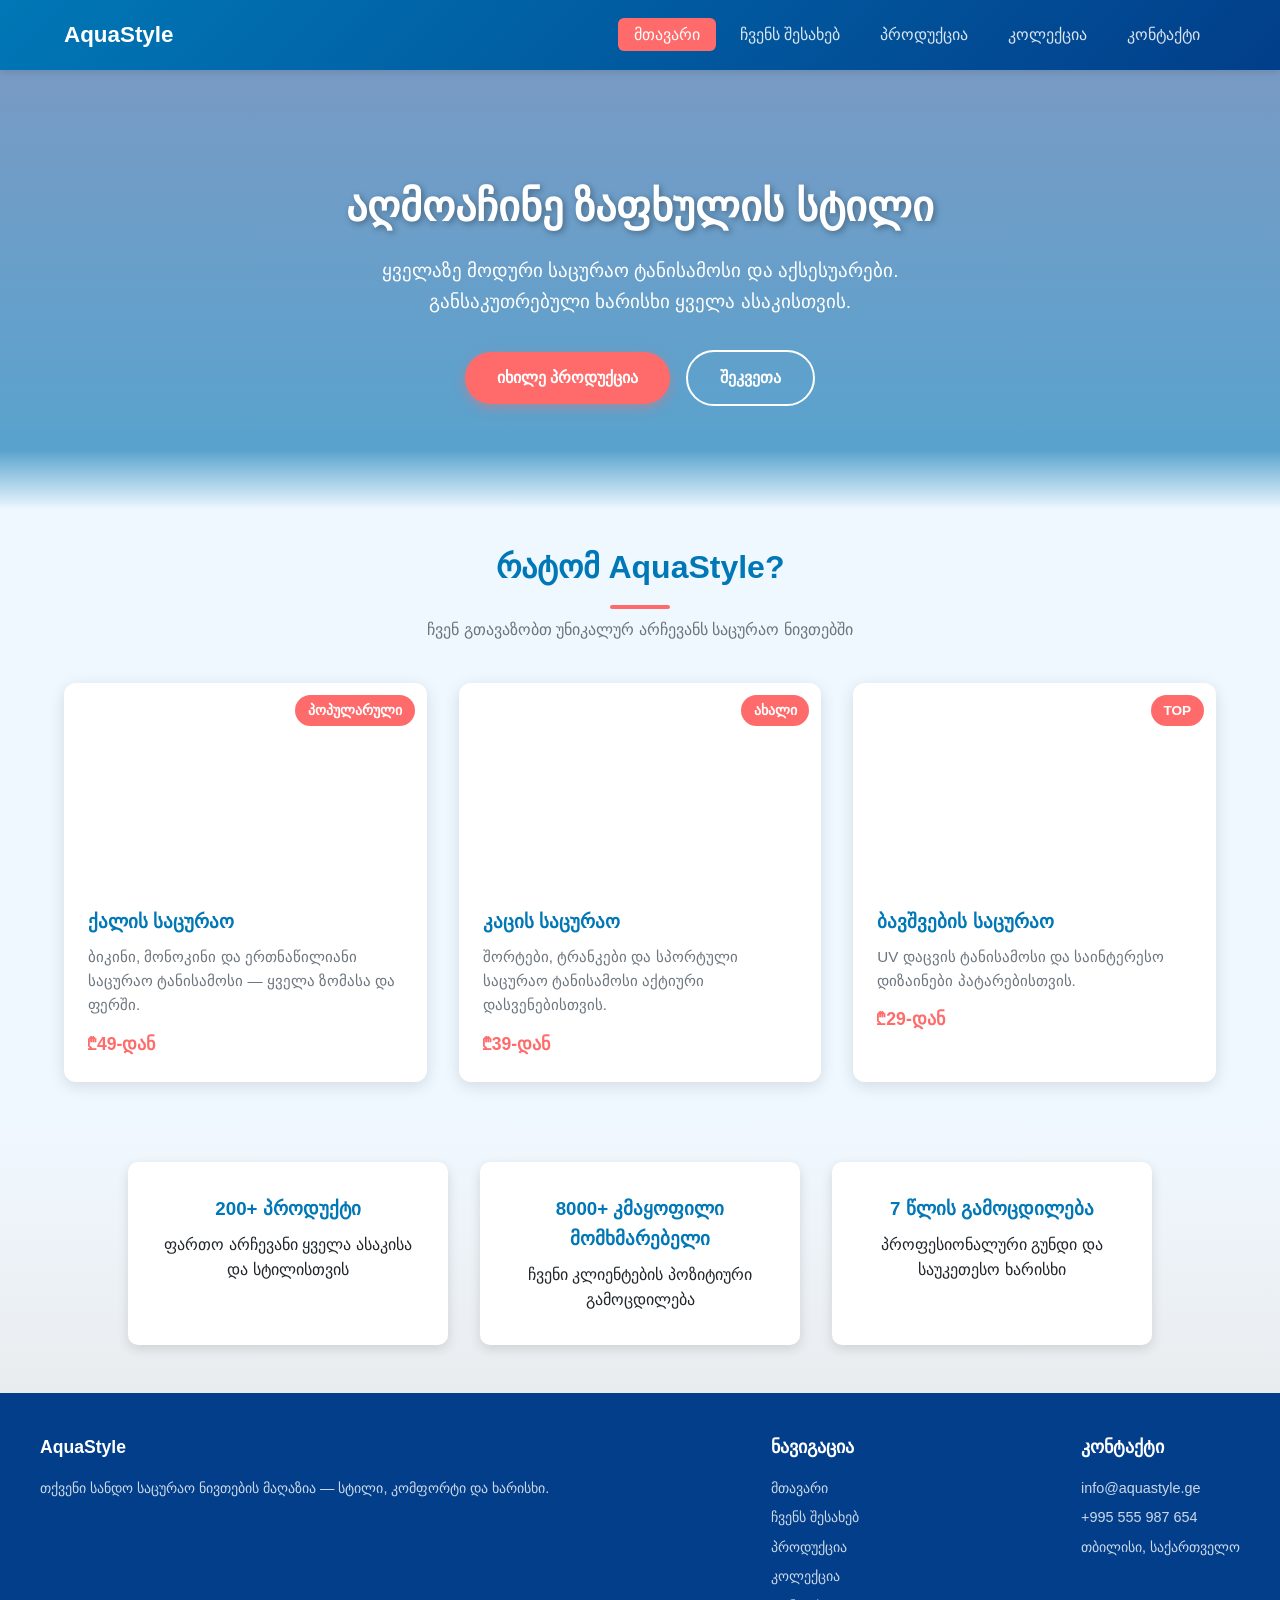
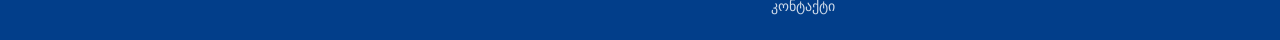
==== commit 04d0960a: "final change" ====
--- a/index.html
+++ b/index.html
@@ -12,7 +12,6 @@
   <header class="site-header">
     <div class="header-inner">
       <a href="index.html" class="logo">AquaStyle</a>
-      <button class="menu-toggle" aria-label="მენიუს გახსნა" aria-expanded="false">☰</button>
       <nav class="main-nav" aria-label="მთავარი ნავიგაცია">
         <ul>
           <li><a href="index.html" class="active">მთავარი</a></li>
@@ -79,17 +78,14 @@
 
     <section class="features">
       <div class="feature-item">
-        <div class="feature-icon">🏊</div>
         <h3>200+ პროდუქტი</h3>
         <p>ფართო არჩევანი ყველა ასაკისა და სტილისთვის</p>
       </div>
       <div class="feature-item">
-        <div class="feature-icon">🚚</div>
         <h3>8000+ კმაყოფილი მომხმარებელი</h3>
         <p>ჩვენი კლიენტების პოზიტიური გამოცდილება</p>
       </div>
       <div class="feature-item">
-        <div class="feature-icon">⭐</div>
         <h3>7 წლის გამოცდილება</h3>
         <p>პროფესიონალური გუნდი და საუკეთესო ხარისხი</p>
       </div>
@@ -114,17 +110,13 @@
       </div>
       <div class="footer-section">
         <h3>კონტაქტი</h3>
-        <p>📧 info@aquastyle.ge</p>
-        <p>📞 +995 555 987 654</p>
-        <p>📍 თბილისი, საქართველო</p>
+        <p>info@aquastyle.ge</p>
+        <p>+995 555 987 654</p>
+        <p>თბილისი, საქართველო</p>
       </div>
-    </div>
-    <div class="footer-bottom">
-      <p>&copy; 2026 AquaStyle. ყველა უფლება დაცულია.</p>
     </div>
   </footer>
 
-  <button class="back-to-top" aria-label="ზევით ასვლა">↑</button>
   <script src="js/main.js"></script>
 </body>
 </html>
--- a/css/style.css
+++ b/css/style.css
@@ -1,27 +1,8 @@
 
-/* color formats used: HEX, RGB, RGBA */
-:root {
-  --primary: #0077b6;            /* HEX */
-  --secondary: rgb(0, 180, 216); /* RGB */
-  --accent: #ff6b6b;
-  --accent-dark: #e85555;
-  --dark: #023e8a;
-  --light: rgb(240, 248, 255);
-  --text: #212529;
-  --muted: rgb(108, 117, 125);
-  --white: #ffffff;
-  --border: #dee2e6;
-  --shadow: rgba(0, 0, 0, 0.12); /* RGBA */
-  --transition: 0.25s ease;
-}
-
-/* reset */
-*,
-*::before,
-*::after {
-  box-sizing: border-box;
+* {
   margin: 0;
   padding: 0;
+  box-sizing: border-box;
 }
 
 html {
@@ -31,8 +12,8 @@
 body {
   font-family: "Segoe UI", Tahoma, Geneva, Verdana, sans-serif;
   line-height: 1.6;
-  color: var(--text);
-  background-color: var(--light);
+  color: #212529;
+  background-color: rgb(240, 248, 255);
   min-height: 100vh;
   display: flex;
   flex-direction: column;
@@ -40,8 +21,8 @@
 
 /* highlight color */
 ::selection {
-  background-color: var(--primary);
-  color: var(--white);
+  background-color: #0077b6;
+  color: #ffffff;
 }
 
 img {
@@ -53,7 +34,7 @@
 a {
   text-decoration: none;
   color: inherit;
-  transition: color var(--transition);
+  transition: color 0.25s ease;
 }
 
 ul {
@@ -67,8 +48,8 @@
   left: 0;
   width: 100%;
   z-index: 1000;
-  background: linear-gradient(135deg, var(--primary), var(--dark));
-  box-shadow: 0 2px 8px var(--shadow);
+  background: linear-gradient(135deg, #0077b6, #023e8a);
+  box-shadow: 0 2px 8px rgba(0, 0, 0, 0.12);
 }
 
 .header-inner {
@@ -84,11 +65,7 @@
 .logo {
   font-size: 1.4rem;
   font-weight: 700;
-  color: var(--white);
-}
-
-.logo::before {
-  content: "🌊 ";
+  color: #ffffff;
 }
 
 /* nav */
@@ -102,35 +79,18 @@
   padding: 0.5rem 1rem;
   border-radius: 6px;
   font-weight: 500;
-  transition: background-color var(--transition), transform var(--transition);
+  transition: background-color 0.25s ease, transform 0.25s ease;
 }
 
 .main-nav a:hover {
   background-color: rgba(255, 255, 255, 0.15);
-  color: var(--white);
+  color: #ffffff;
   transform: translateY(-2px);
 }
 
 .main-nav a.active {
-  background-color: var(--accent);
-  color: var(--white);
-}
-
-/* burger */
-.menu-toggle {
-  display: none;
-  background: none;
-  border: 2px solid var(--white);
-  color: var(--white);
-  font-size: 1.5rem;
-  padding: 0.25rem 0.6rem;
-  border-radius: 6px;
-  cursor: pointer;
-  transition: background-color var(--transition);
-}
-
-.menu-toggle:hover {
-  background-color: rgba(255, 255, 255, 0.15);
+  background-color: #ff6b6b;
+  color: #ffffff;
 }
 
 main {
@@ -155,7 +115,7 @@
   background:
     linear-gradient(rgba(2, 62, 138, 0.5), rgba(0, 119, 182, 0.65)),
     url("https://images.unsplash.com/photo-1519046909850-f79e152e8d32?w=1400&q=80") center/cover no-repeat;
-  color: var(--white);
+  color: #ffffff;
   overflow: hidden;
 }
 
@@ -166,7 +126,7 @@
   left: 0;
   width: 100%;
   height: 60px;
-  background: linear-gradient(transparent, var(--light));
+  background: linear-gradient(transparent, rgb(240, 248, 255));
 }
 
 .hero-content {
@@ -191,25 +151,25 @@
 .btn {
   display: inline-block;
   padding: 0.85rem 2rem;
-  background: var(--accent);
-  color: var(--white);
+  background: #ff6b6b;
+  color: #ffffff;
   font-weight: 600;
   border-radius: 50px;
   border: none;
   cursor: pointer;
   box-shadow: 0 4px 12px rgba(255, 107, 107, 0.4);
-  transition: transform var(--transition), background-color var(--transition);
+  transition: transform 0.25s ease, background-color 0.25s ease;
 }
 
 .btn:hover {
-  background: var(--accent-dark);
+  background: #e85555;
   transform: scale(1.05);
 }
 
 .btn-secondary {
   background: transparent;
-  color: var(--white);
-  border: 2px solid var(--white);
+  color: #ffffff;
+  border: 2px solid #ffffff;
   box-shadow: none;
   margin-left: 0.75rem;
 }
@@ -226,7 +186,7 @@
 
 .section-title h2 {
   font-size: 2rem;
-  color: var(--primary);
+  color: #0077b6;
   margin-bottom: 0.5rem;
 }
 
@@ -235,13 +195,13 @@
   display: block;
   width: 60px;
   height: 4px;
-  background: var(--accent);
+  background: #ff6b6b;
   margin: 0.75rem auto 0;
   border-radius: 2px;
 }
 
 .section-title p {
-  color: var(--muted);
+  color: rgb(108, 117, 125);
   max-width: 600px;
   margin: 0 auto;
 }
@@ -254,11 +214,11 @@
 }
 
 .card {
-  background: var(--white);
+  background: #ffffff;
   border-radius: 12px;
   overflow: hidden;
-  box-shadow: 0 4px 16px var(--shadow);
-  transition: transform var(--transition), box-shadow var(--transition);
+  box-shadow: 0 4px 16px rgba(0, 0, 0, 0.12);
+  transition: transform 0.25s ease, box-shadow 0.25s ease;
 }
 
 .card:hover {
@@ -277,8 +237,8 @@
   position: absolute;
   top: 12px;
   right: 12px;
-  background: var(--accent);
-  color: var(--white);
+  background: #ff6b6b;
+  color: #ffffff;
   padding: 0.3rem 0.8rem;
   border-radius: 20px;
   font-size: 0.85rem;
@@ -290,12 +250,12 @@
 }
 
 .card-body h3 {
-  color: var(--primary);
+  color: #0077b6;
   margin-bottom: 0.5rem;
 }
 
 .card-body p {
-  color: var(--muted);
+  color: rgb(108, 117, 125);
   font-size: 0.95rem;
 }
 
@@ -303,7 +263,7 @@
   margin-top: 0.75rem;
   font-size: 1.1rem;
   font-weight: 700;
-  color: var(--accent);
+  color: #ff6b6b;
 }
 
 /* features */
@@ -313,7 +273,7 @@
   gap: 2rem;
   justify-content: center;
   padding: 3rem 0;
-  background: linear-gradient(180deg, var(--light), rgb(233, 236, 239));
+  background: linear-gradient(180deg, rgb(240, 248, 255), rgb(233, 236, 239));
 }
 
 .feature-item {
@@ -321,23 +281,18 @@
   max-width: 320px;
   text-align: center;
   padding: 2rem 1.5rem;
-  background: var(--white);
+  background: #ffffff;
   border-radius: 10px;
-  box-shadow: 0 4px 12px var(--shadow);
-  transition: transform var(--transition);
+  box-shadow: 0 4px 12px rgba(0, 0, 0, 0.12);
+  transition: transform 0.25s ease;
 }
 
 .feature-item:hover {
   transform: translateY(-4px);
 }
 
-.feature-icon {
-  font-size: 2.5rem;
-  margin-bottom: 1rem;
-}
-
 .feature-item h3 {
-  color: var(--primary);
+  color: #0077b6;
   margin-bottom: 0.5rem;
 }
 
@@ -353,7 +308,7 @@
   position: relative;
   border-radius: 12px;
   overflow: hidden;
-  box-shadow: 0 6px 20px var(--shadow);
+  box-shadow: 0 6px 20px rgba(0, 0, 0, 0.12);
 }
 
 .about-image img {
@@ -363,13 +318,13 @@
 }
 
 .about-text h2 {
-  color: var(--primary);
+  color: #0077b6;
   margin-bottom: 1rem;
 }
 
 .about-text p {
   margin-bottom: 1rem;
-  color: var(--text);
+  color: #212529;
 }
 
 .stats {
@@ -385,12 +340,12 @@
 .stat-item .number {
   font-size: 2rem;
   font-weight: 700;
-  color: var(--secondary);
+  color: rgb(0, 180, 216);
 }
 
 .stat-item .label {
   font-size: 0.85rem;
-  color: var(--muted);
+  color: rgb(108, 117, 125);
 }
 
 /* destinations / products */
@@ -403,11 +358,11 @@
 .destination-item {
   display: flex;
   gap: 2rem;
-  background: var(--white);
+  background: #ffffff;
   border-radius: 12px;
   overflow: hidden;
-  box-shadow: 0 4px 14px var(--shadow);
-  transition: box-shadow var(--transition);
+  box-shadow: 0 4px 14px rgba(0, 0, 0, 0.12);
+  transition: box-shadow 0.25s ease;
 }
 
 .destination-item:hover {
@@ -434,7 +389,7 @@
 }
 
 .destination-info h3 {
-  color: var(--primary);
+  color: #0077b6;
   font-size: 1.5rem;
   margin-bottom: 0.75rem;
 }
@@ -442,7 +397,7 @@
 .destination-info .tag {
   display: inline-block;
   background: rgba(0, 119, 182, 0.1);
-  color: var(--primary);
+  color: #0077b6;
   padding: 0.25rem 0.75rem;
   border-radius: 20px;
   font-size: 0.85rem;
@@ -450,31 +405,6 @@
 }
 
 /* gallery */
-.gallery-filters {
-  display: flex;
-  justify-content: center;
-  flex-wrap: wrap;
-  gap: 0.75rem;
-  margin-bottom: 2rem;
-}
-
-.filter-btn {
-  padding: 0.5rem 1.25rem;
-  border: 2px solid var(--primary);
-  background: transparent;
-  color: var(--primary);
-  border-radius: 25px;
-  cursor: pointer;
-  font-weight: 500;
-  transition: background-color var(--transition), color var(--transition);
-}
-
-.filter-btn:hover,
-.filter-btn.active {
-  background: var(--primary);
-  color: var(--white);
-}
-
 .gallery-grid {
   display: grid;
   grid-template-columns: repeat(auto-fill, minmax(280px, 1fr));
@@ -486,11 +416,7 @@
   border-radius: 10px;
   overflow: hidden;
   height: 250px;
-  box-shadow: 0 4px 12px var(--shadow);
-}
-
-.gallery-item.hidden {
-  display: none;
+  box-shadow: 0 4px 12px rgba(0, 0, 0, 0.12);
 }
 
 .gallery-item img {
@@ -511,7 +437,7 @@
   width: 100%;
   padding: 1.5rem 1rem 1rem;
   background: linear-gradient(transparent, rgba(0, 0, 0, 0.75));
-  color: var(--white);
+  color: #ffffff;
 }
 
 .gallery-overlay h3 {
@@ -537,48 +463,35 @@
   align-items: center;
   gap: 1rem;
   padding: 1.25rem;
-  background: var(--white);
+  background: #ffffff;
   border-radius: 10px;
-  box-shadow: 0 4px 12px var(--shadow);
-  transition: transform var(--transition);
+  box-shadow: 0 4px 12px rgba(0, 0, 0, 0.12);
+  transition: transform 0.25s ease;
 }
 
 .info-card:hover {
   transform: translateX(6px);
 }
 
-.info-icon {
-  width: 50px;
-  height: 50px;
-  background: linear-gradient(135deg, var(--primary), var(--secondary));
-  border-radius: 50%;
-  display: flex;
-  align-items: center;
-  justify-content: center;
-  font-size: 1.3rem;
-  color: var(--white);
-  flex-shrink: 0;
-}
-
 .contact-form {
-  background: var(--white);
+  background: #ffffff;
   padding: 2rem;
   border-radius: 12px;
-  box-shadow: 0 6px 20px var(--shadow);
-}
-
-.contact-form fieldset {
-  border: 1px solid var(--border);
+  box-shadow: 0 6px 20px rgba(0, 0, 0, 0.12);
+}
+
+.form-section {
+  border: 1px solid #dee2e6;
   border-radius: 10px;
   padding: 1.5rem;
   margin-bottom: 1.5rem;
 }
 
-.contact-form legend {
+.form-section h3 {
   font-weight: 600;
-  color: var(--primary);
-  padding: 0 0.5rem;
+  color: #0077b6;
   font-size: 1.1rem;
+  margin-bottom: 1rem;
 }
 
 .form-group {
@@ -589,7 +502,7 @@
   display: block;
   margin-bottom: 0.4rem;
   font-weight: 500;
-  color: var(--dark);
+  color: #023e8a;
 }
 
 .form-group input,
@@ -597,42 +510,26 @@
 .form-group select {
   width: 100%;
   padding: 0.75rem 1rem;
-  border: 1px solid var(--border);
+  border: 1px solid #dee2e6;
   border-radius: 8px;
   font-family: inherit;
   font-size: 1rem;
-  transition: border-color var(--transition), box-shadow var(--transition);
+  transition: border-color 0.25s ease, box-shadow 0.25s ease;
 }
 
 .form-group input:focus,
 .form-group textarea:focus,
 .form-group select:focus {
   outline: none;
-  border-color: var(--primary);
+  border-color: #0077b6;
   box-shadow: 0 0 0 3px rgba(0, 119, 182, 0.2);
-}
-
-.form-group input.error,
-.form-group textarea.error {
-  border-color: #dc3545;
-}
-
-.error-message {
-  color: #dc3545;
-  font-size: 0.85rem;
-  margin-top: 0.3rem;
-  display: none;
-}
-
-.error-message.visible {
-  display: block;
 }
 
 .form-success {
   display: none;
   padding: 1rem;
   background: rgba(0, 119, 182, 0.1);
-  color: var(--primary);
+  color: #0077b6;
   border-radius: 8px;
   text-align: center;
   margin-top: 1rem;
@@ -644,10 +541,45 @@
   animation: fadeInUp 0.4s ease;
 }
 
+/* popup */
+.popup-overlay {
+  display: none;
+  position: fixed;
+  top: 0;
+  left: 0;
+  width: 100%;
+  height: 100%;
+  background: rgba(0, 0, 0, 0.5);
+  z-index: 2000;
+  justify-content: center;
+  align-items: center;
+}
+
+.popup-overlay.visible {
+  display: flex;
+}
+
+.popup-box {
+  background: #ffffff;
+  padding: 2rem;
+  border-radius: 12px;
+  width: 90%;
+  max-width: 360px;
+  text-align: center;
+  box-shadow: 0 10px 30px rgba(0, 0, 0, 0.3);
+  animation: fadeInUp 0.3s ease;
+}
+
+.popup-box p {
+  margin-bottom: 1.5rem;
+  font-size: 1.05rem;
+  color: #212529;
+}
+
 /* page banner */
 .page-banner {
-  background: linear-gradient(135deg, var(--primary), var(--dark));
-  color: var(--white);
+  background: linear-gradient(135deg, #0077b6, #023e8a);
+  color: #ffffff;
   text-align: center;
   padding: 3rem 1.5rem;
 }
@@ -659,7 +591,7 @@
 
 /* footer */
 .site-footer {
-  background: var(--dark);
+  background: #023e8a;
   color: rgba(255, 255, 255, 0.8);
   padding: 2.5rem 1.5rem 1rem;
   margin-top: auto;
@@ -675,7 +607,7 @@
 }
 
 .footer-section h3 {
-  color: var(--white);
+  color: #ffffff;
   margin-bottom: 1rem;
   font-size: 1.1rem;
 }
@@ -687,45 +619,7 @@
 }
 
 .footer-section a:hover {
-  color: var(--accent);
-}
-
-.footer-bottom {
-  text-align: center;
-  padding-top: 1.5rem;
-  margin-top: 2rem;
-  border-top: 1px solid rgba(255, 255, 255, 0.1);
-  font-size: 0.85rem;
-}
-
-/* back to top */
-.back-to-top {
-  position: fixed;
-  bottom: 30px;
-  right: 30px;
-  width: 45px;
-  height: 45px;
-  background: var(--primary);
-  color: var(--white);
-  border: none;
-  border-radius: 50%;
-  font-size: 1.2rem;
-  cursor: pointer;
-  box-shadow: 0 4px 12px var(--shadow);
-  opacity: 0;
-  visibility: hidden;
-  transition: opacity var(--transition), transform var(--transition);
-  z-index: 999;
-}
-
-.back-to-top.visible {
-  opacity: 1;
-  visibility: visible;
-}
-
-.back-to-top:hover {
-  background: var(--secondary);
-  transform: translateY(-4px);
+  color: #ff6b6b;
 }
 
 /* animations */
@@ -784,33 +678,24 @@
 
 /* responsive */
 @media (max-width: 768px) {
-  .menu-toggle {
-    display: block;
-  }
-
-  .main-nav {
-    position: absolute;
-    top: 70px;
-    left: 0;
-    width: 100%;
-    background: linear-gradient(180deg, var(--dark), var(--primary));
-    max-height: 0;
-    overflow: hidden;
-    transition: max-height var(--transition);
-  }
-
-  .main-nav.open {
-    max-height: 350px;
+  .site-header {
+    position: static;
+  }
+
+  .header-inner {
+    flex-direction: column;
+    height: auto;
+    padding: 1rem;
+    gap: 0.75rem;
   }
 
   .main-nav ul {
-    flex-direction: column;
-    padding: 1rem;
-  }
-
-  .main-nav a {
-    display: block;
-    padding: 0.75rem 1rem;
+    flex-wrap: wrap;
+    justify-content: center;
+  }
+
+  main {
+    margin-top: 0;
   }
 
   .hero h1 {
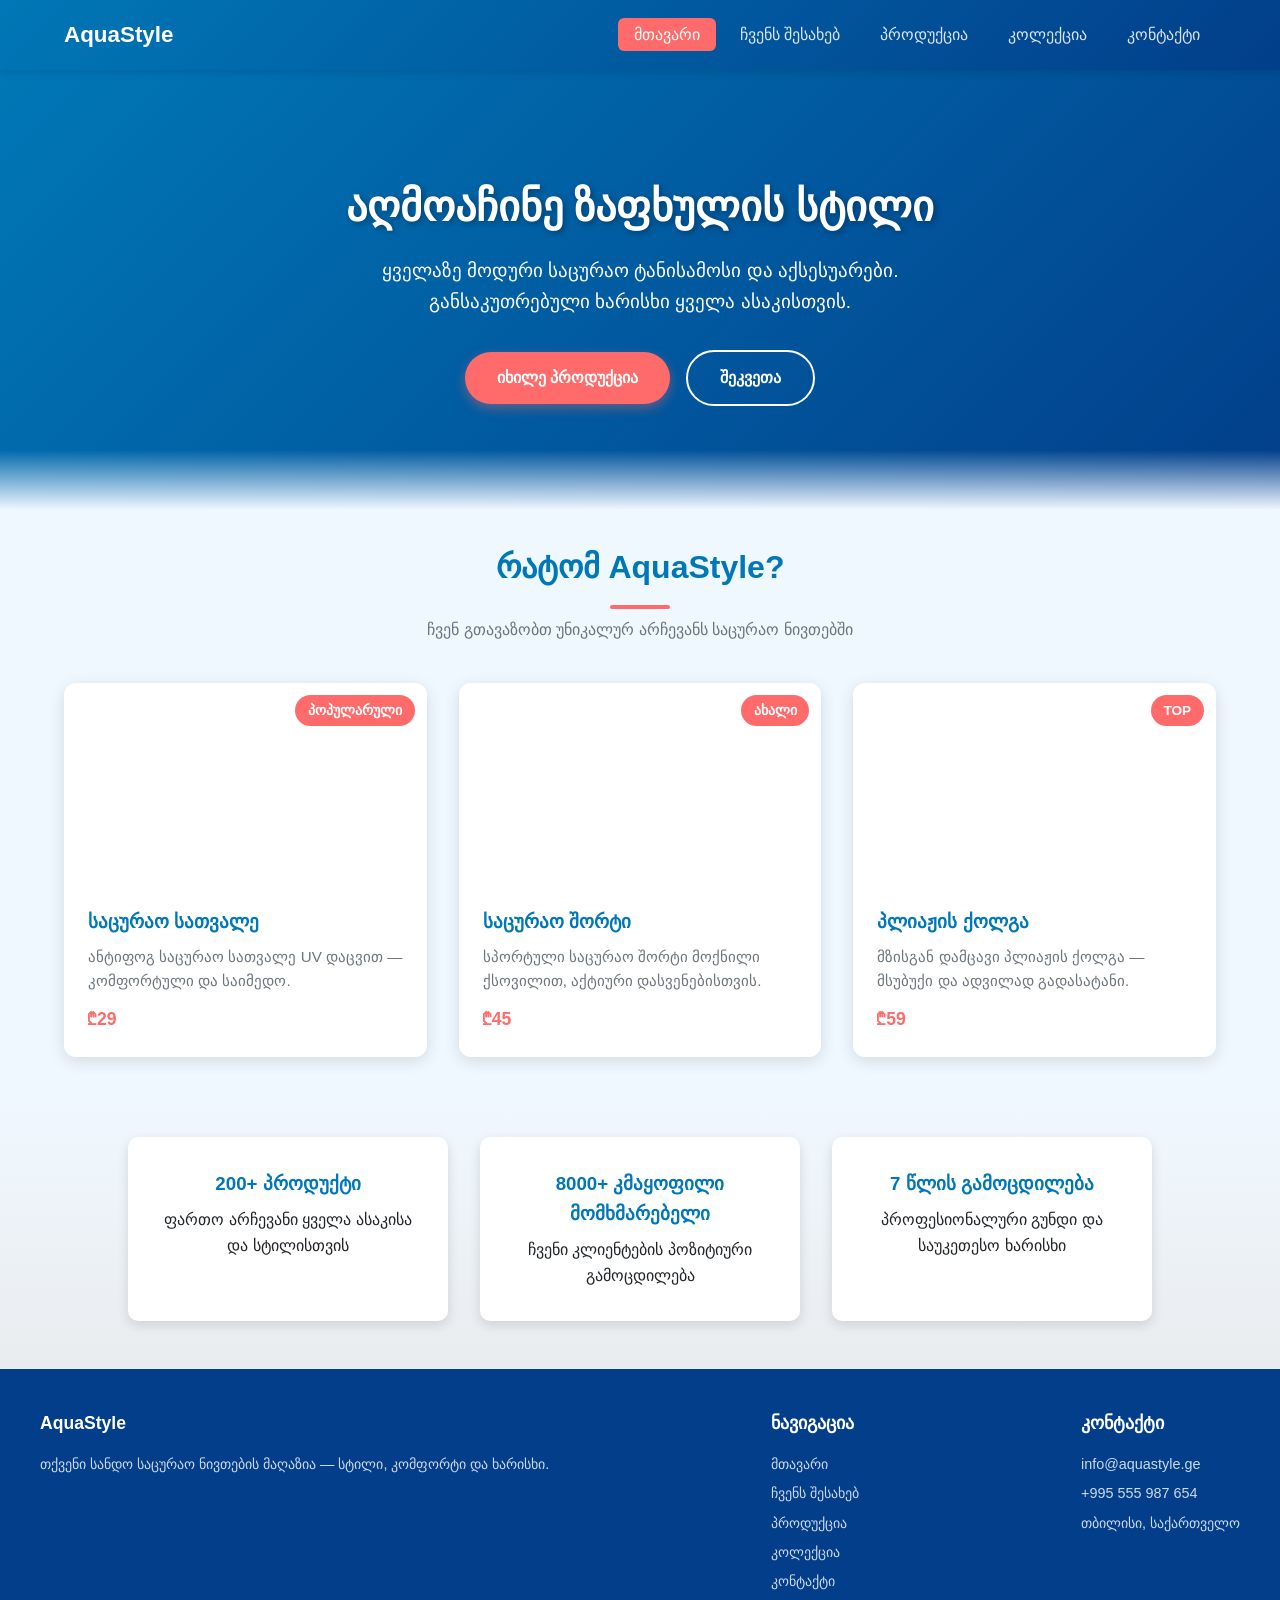
==== commit fa472ff9: "done" ====
--- a/index.html
+++ b/index.html
@@ -42,35 +42,35 @@
 
       <div class="card-grid">
         <article class="card">
-          <div class="card-image img-womens">
+          <div class="card-image img-goggles">
             <span class="badge">პოპულარული</span>
           </div>
           <div class="card-body">
-            <h3>ქალის საცურაო</h3>
-            <p>ბიკინი, მონოკინი და ერთნაწილიანი საცურაო ტანისამოსი — ყველა ზომასა და ფერში.</p>
-            <p class="price">₾49-დან</p>
+            <h3>საცურაო სათვალე</h3>
+            <p>ანტიფოგ საცურაო სათვალე UV დაცვით — კომფორტული და საიმედო.</p>
+            <p class="price">₾29</p>
           </div>
         </article>
 
         <article class="card">
-          <div class="card-image img-mens">
+          <div class="card-image img-shorts">
             <span class="badge">ახალი</span>
           </div>
           <div class="card-body">
-            <h3>კაცის საცურაო</h3>
-            <p>შორტები, ტრანკები და სპორტული საცურაო ტანისამოსი აქტიური დასვენებისთვის.</p>
-            <p class="price">₾39-დან</p>
+            <h3>საცურაო შორტი</h3>
+            <p>სპორტული საცურაო შორტი მოქნილი ქსოვილით, აქტიური დასვენებისთვის.</p>
+            <p class="price">₾45</p>
           </div>
         </article>
 
         <article class="card">
-          <div class="card-image img-kids">
+          <div class="card-image img-umbrella">
             <span class="badge">TOP</span>
           </div>
           <div class="card-body">
-            <h3>ბავშვების საცურაო</h3>
-            <p>UV დაცვის ტანისამოსი და საინტერესო დიზაინები პატარებისთვის.</p>
-            <p class="price">₾29-დან</p>
+            <h3>პლიაჟის ქოლგა</h3>
+            <p>მზისგან დამცავი პლიაჟის ქოლგა — მსუბუქი და ადვილად გადასატანი.</p>
+            <p class="price">₾59</p>
           </div>
         </article>
       </div>
--- a/css/style.css
+++ b/css/style.css
@@ -112,9 +112,7 @@
   align-items: center;
   justify-content: center;
   text-align: center;
-  background:
-    linear-gradient(rgba(2, 62, 138, 0.5), rgba(0, 119, 182, 0.65)),
-    url("https://images.unsplash.com/photo-1519046909850-f79e152e8d32?w=1400&q=80") center/cover no-repeat;
+  background: linear-gradient(135deg, #0077b6, #023e8a);
   color: #ffffff;
   overflow: hidden;
 }
@@ -648,32 +646,16 @@
 }
 
 /* product images */
-.img-womens {
-  background-image: url("https://images.unsplash.com/photo-1571019613454-1cb2f99b2d8b?w=600&q=80");
-}
-
-.img-mens {
-  background-image: url("https://images.unsplash.com/photo-1591195853828-11db59a194f6?w=600&q=80");
-}
-
-.img-kids {
-  background-image: url("https://images.unsplash.com/photo-1503454537195-1dcabb73ffb9?w=600&q=80");
-}
-
-.img-bikini {
+.img-goggles {
   background-image: url("https://static.vecteezy.com/system/resources/thumbnails/075/216/706/small/a-pair-of-goggles-with-blue-lenses-on-a-blue-background-photo.jpg");
 }
 
-.img-monokini {
-  background-image: url("https://images.unsplash.com/photo-1571019613454-1cb2f99b2d8b?w=700&q=80");
-}
-
-.img-trunks {
-  background-image: url("https://images.unsplash.com/photo-1591195853828-11db59a194f6?w=700&q=80");
-}
-
-.img-kids-swim {
-  background-image: url("https://images.unsplash.com/photo-1472162072942-cd5147eb3902?w=700&q=80");
+.img-shorts {
+  background-image: url("https://dev-topsport.fra1.digitaloceanspaces.com/uploads/139724/1.avif");
+}
+
+.img-umbrella {
+  background-image: url("https://hips.hearstapps.com/vader-prod.s3.amazonaws.com/1657293491-51xvil-MhxL._SL500_.jpg?crop=0.990xw:1xh;center,top&resize=980:*");
 }
 
 /* responsive */
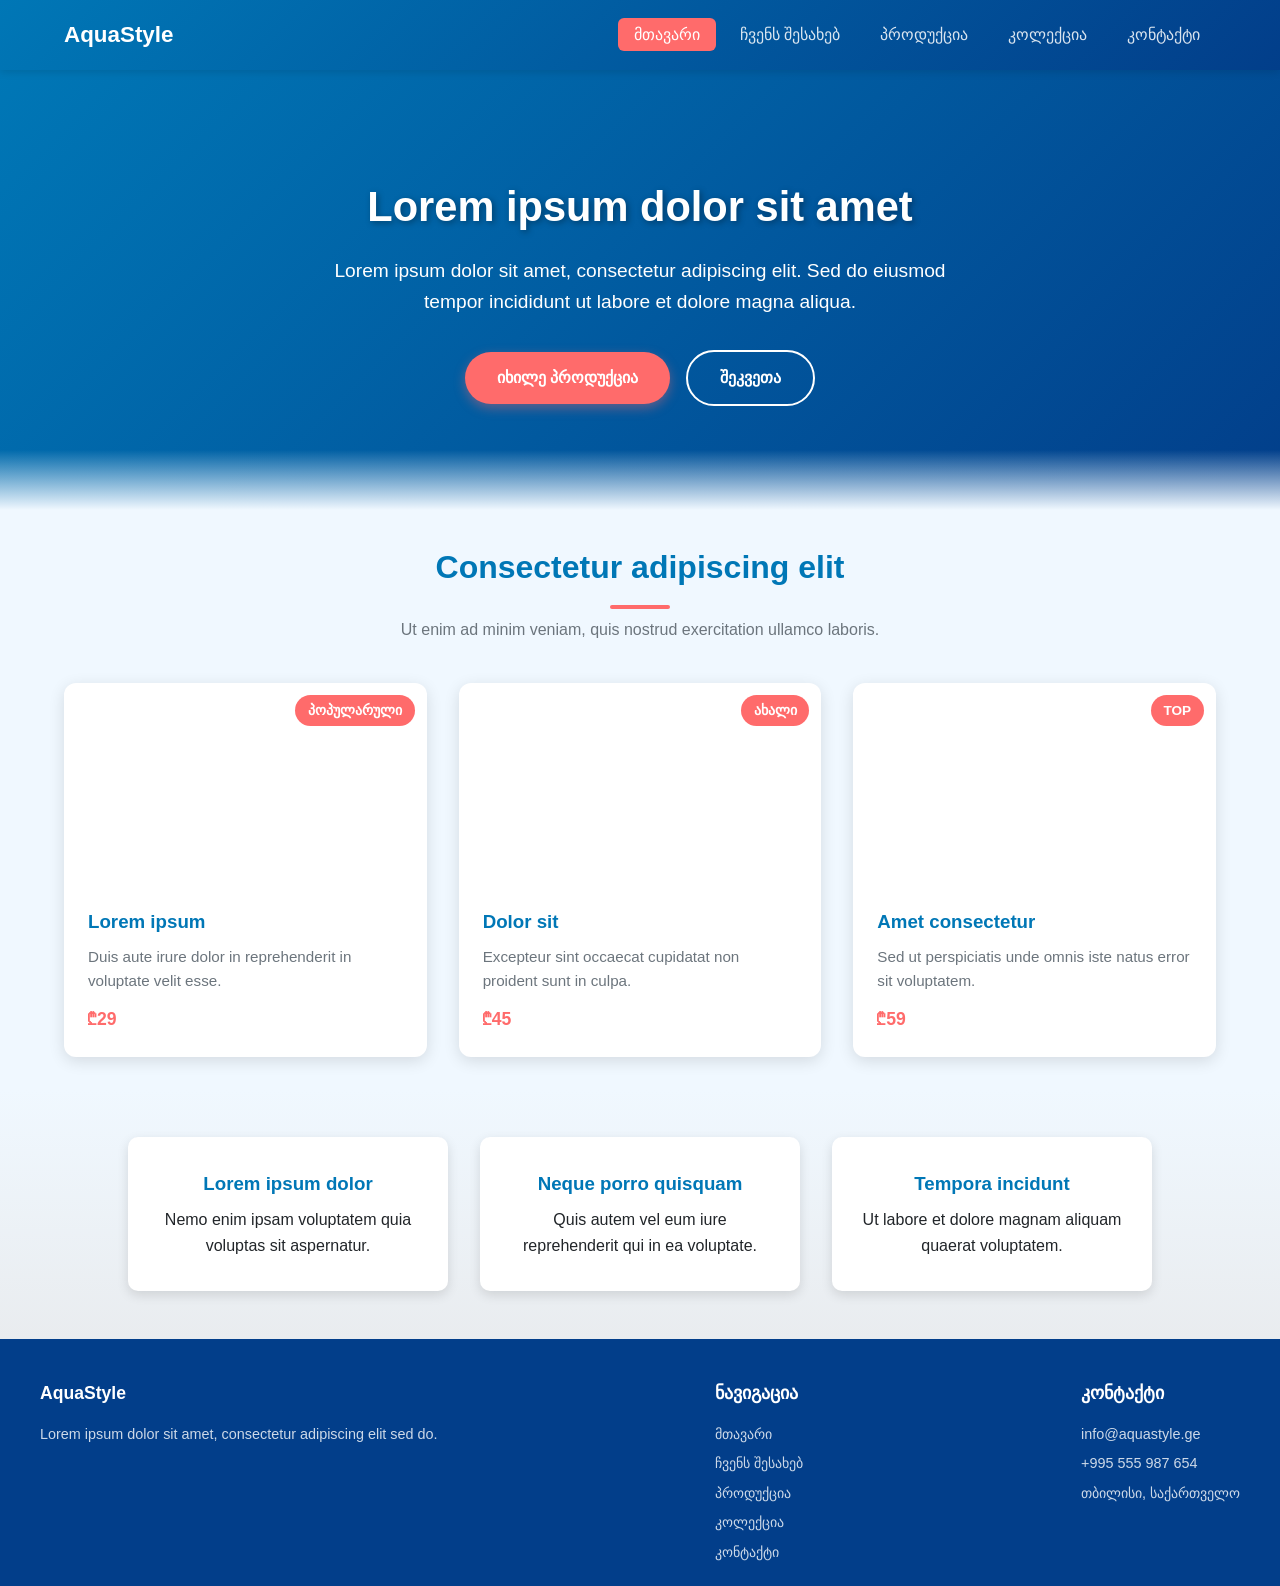
==== commit 837e2257: "1212" ====
--- a/index.html
+++ b/index.html
@@ -27,8 +27,8 @@
   <main>
     <section class="hero">
       <div class="hero-content">
-        <h1>აღმოაჩინე ზაფხულის სტილი</h1>
-        <p>ყველაზე მოდური საცურაო ტანისამოსი და აქსესუარები. განსაკუთრებული ხარისხი ყველა ასაკისთვის.</p>
+        <h1>Lorem ipsum dolor sit amet</h1>
+        <p>Lorem ipsum dolor sit amet, consectetur adipiscing elit. Sed do eiusmod tempor incididunt ut labore et dolore magna aliqua.</p>
         <a href="products.html" class="btn pulse-animation">იხილე პროდუქცია</a>
         <a href="contact.html" class="btn btn-secondary">შეკვეთა</a>
       </div>
@@ -36,8 +36,8 @@
 
     <section class="container">
       <div class="section-title">
-        <h2>რატომ AquaStyle?</h2>
-        <p>ჩვენ გთავაზობთ უნიკალურ არჩევანს საცურაო ნივთებში</p>
+        <h2>Consectetur adipiscing elit</h2>
+        <p>Ut enim ad minim veniam, quis nostrud exercitation ullamco laboris.</p>
       </div>
 
       <div class="card-grid">
@@ -46,8 +46,8 @@
             <span class="badge">პოპულარული</span>
           </div>
           <div class="card-body">
-            <h3>საცურაო სათვალე</h3>
-            <p>ანტიფოგ საცურაო სათვალე UV დაცვით — კომფორტული და საიმედო.</p>
+            <h3>Lorem ipsum</h3>
+            <p>Duis aute irure dolor in reprehenderit in voluptate velit esse.</p>
             <p class="price">₾29</p>
           </div>
         </article>
@@ -57,8 +57,8 @@
             <span class="badge">ახალი</span>
           </div>
           <div class="card-body">
-            <h3>საცურაო შორტი</h3>
-            <p>სპორტული საცურაო შორტი მოქნილი ქსოვილით, აქტიური დასვენებისთვის.</p>
+            <h3>Dolor sit</h3>
+            <p>Excepteur sint occaecat cupidatat non proident sunt in culpa.</p>
             <p class="price">₾45</p>
           </div>
         </article>
@@ -68,8 +68,8 @@
             <span class="badge">TOP</span>
           </div>
           <div class="card-body">
-            <h3>პლიაჟის ქოლგა</h3>
-            <p>მზისგან დამცავი პლიაჟის ქოლგა — მსუბუქი და ადვილად გადასატანი.</p>
+            <h3>Amet consectetur</h3>
+            <p>Sed ut perspiciatis unde omnis iste natus error sit voluptatem.</p>
             <p class="price">₾59</p>
           </div>
         </article>
@@ -78,16 +78,16 @@
 
     <section class="features">
       <div class="feature-item">
-        <h3>200+ პროდუქტი</h3>
-        <p>ფართო არჩევანი ყველა ასაკისა და სტილისთვის</p>
+        <h3>Lorem ipsum dolor</h3>
+        <p>Nemo enim ipsam voluptatem quia voluptas sit aspernatur.</p>
       </div>
       <div class="feature-item">
-        <h3>8000+ კმაყოფილი მომხმარებელი</h3>
-        <p>ჩვენი კლიენტების პოზიტიური გამოცდილება</p>
+        <h3>Neque porro quisquam</h3>
+        <p>Quis autem vel eum iure reprehenderit qui in ea voluptate.</p>
       </div>
       <div class="feature-item">
-        <h3>7 წლის გამოცდილება</h3>
-        <p>პროფესიონალური გუნდი და საუკეთესო ხარისხი</p>
+        <h3>Tempora incidunt</h3>
+        <p>Ut labore et dolore magnam aliquam quaerat voluptatem.</p>
       </div>
     </section>
   </main>
@@ -96,7 +96,7 @@
     <div class="footer-inner">
       <div class="footer-section">
         <h3>AquaStyle</h3>
-        <p>თქვენი სანდო საცურაო ნივთების მაღაზია — სტილი, კომფორტი და ხარისხი.</p>
+        <p>Lorem ipsum dolor sit amet, consectetur adipiscing elit sed do.</p>
       </div>
       <div class="footer-section">
         <h3>ნავიგაცია</h3>
